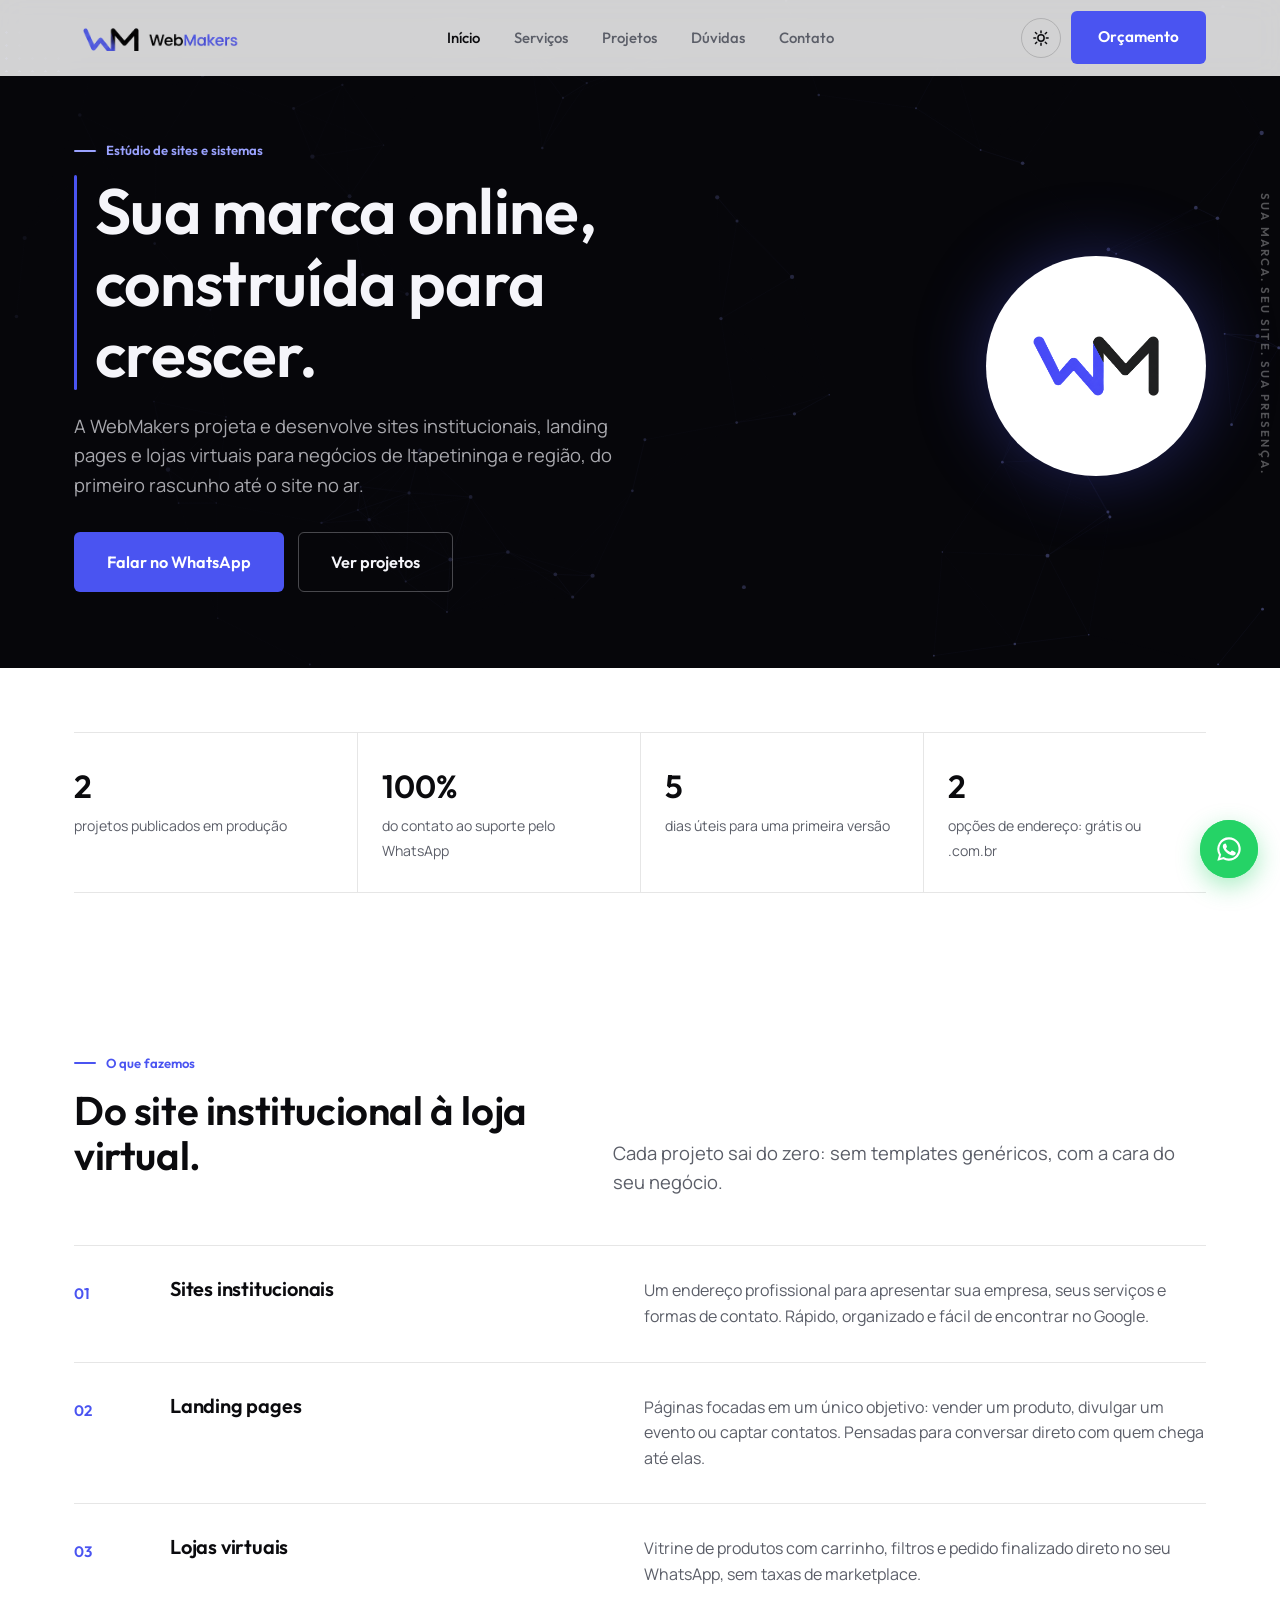
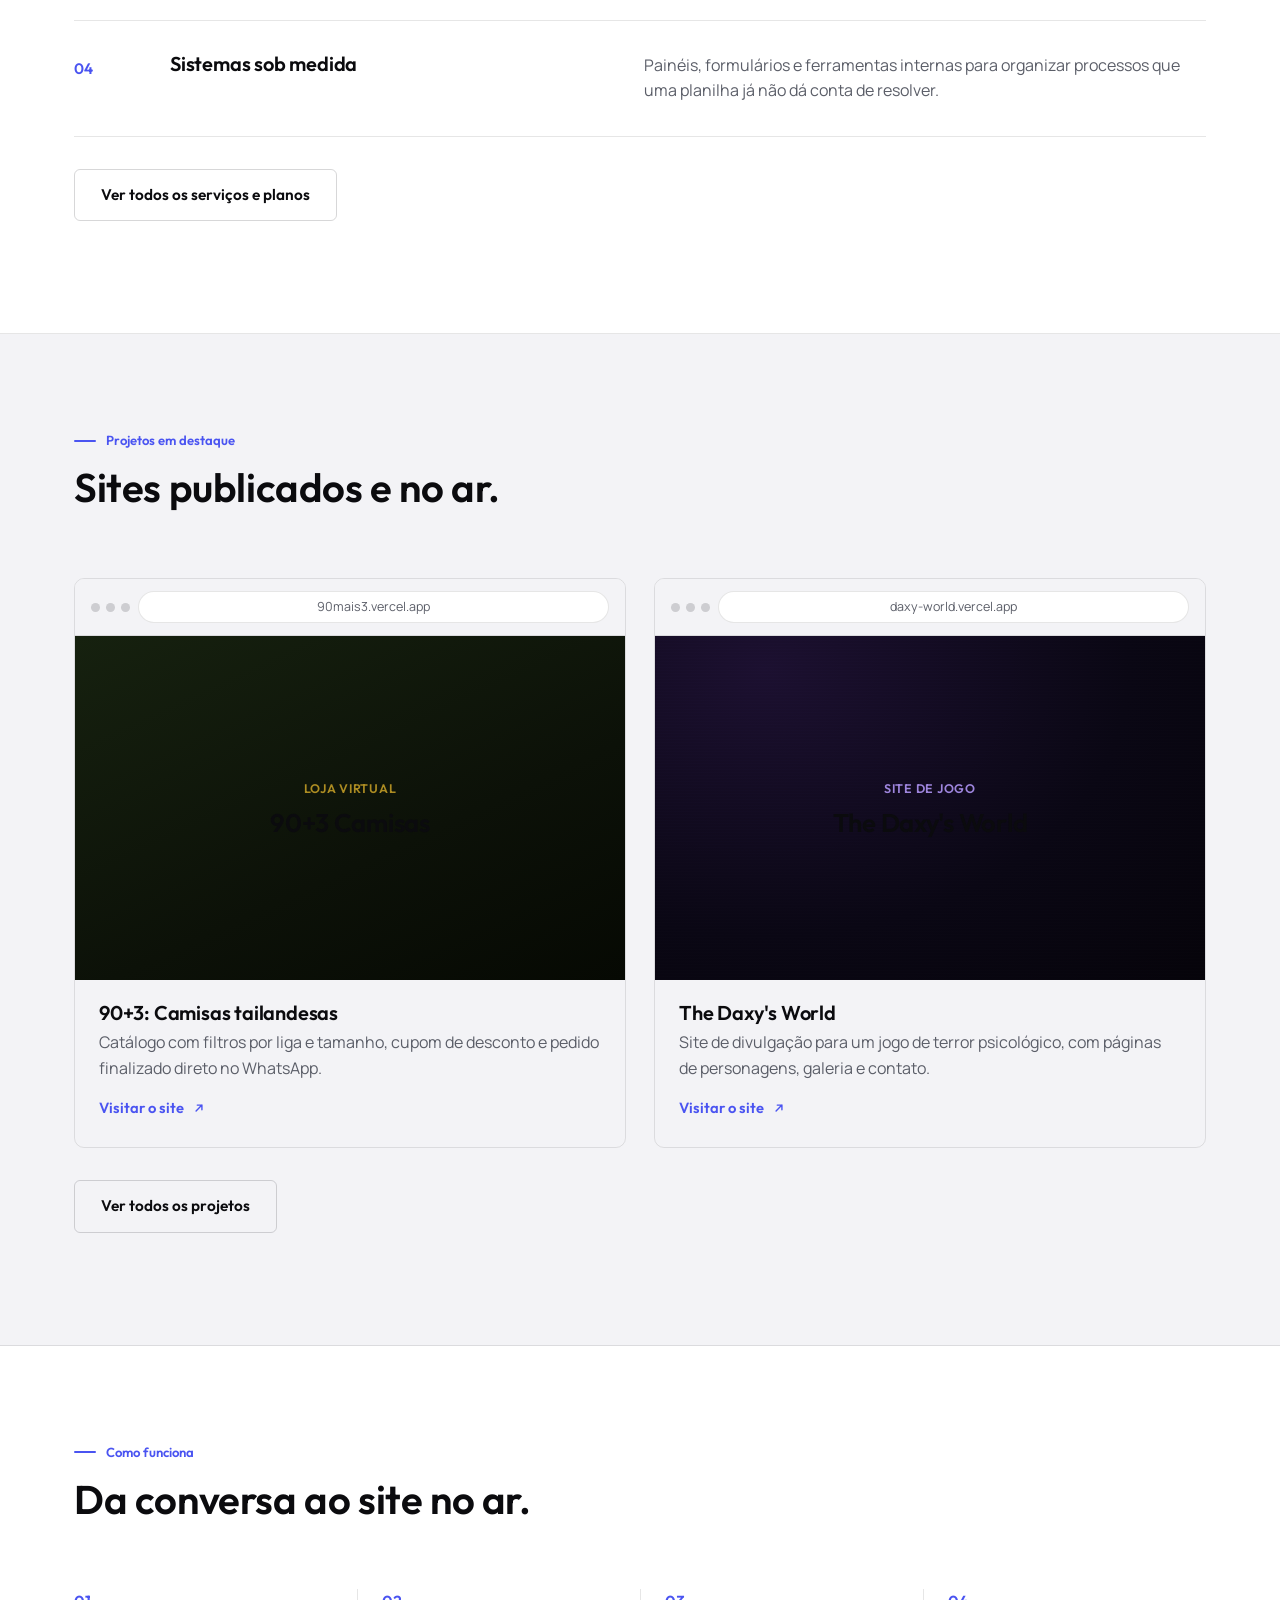
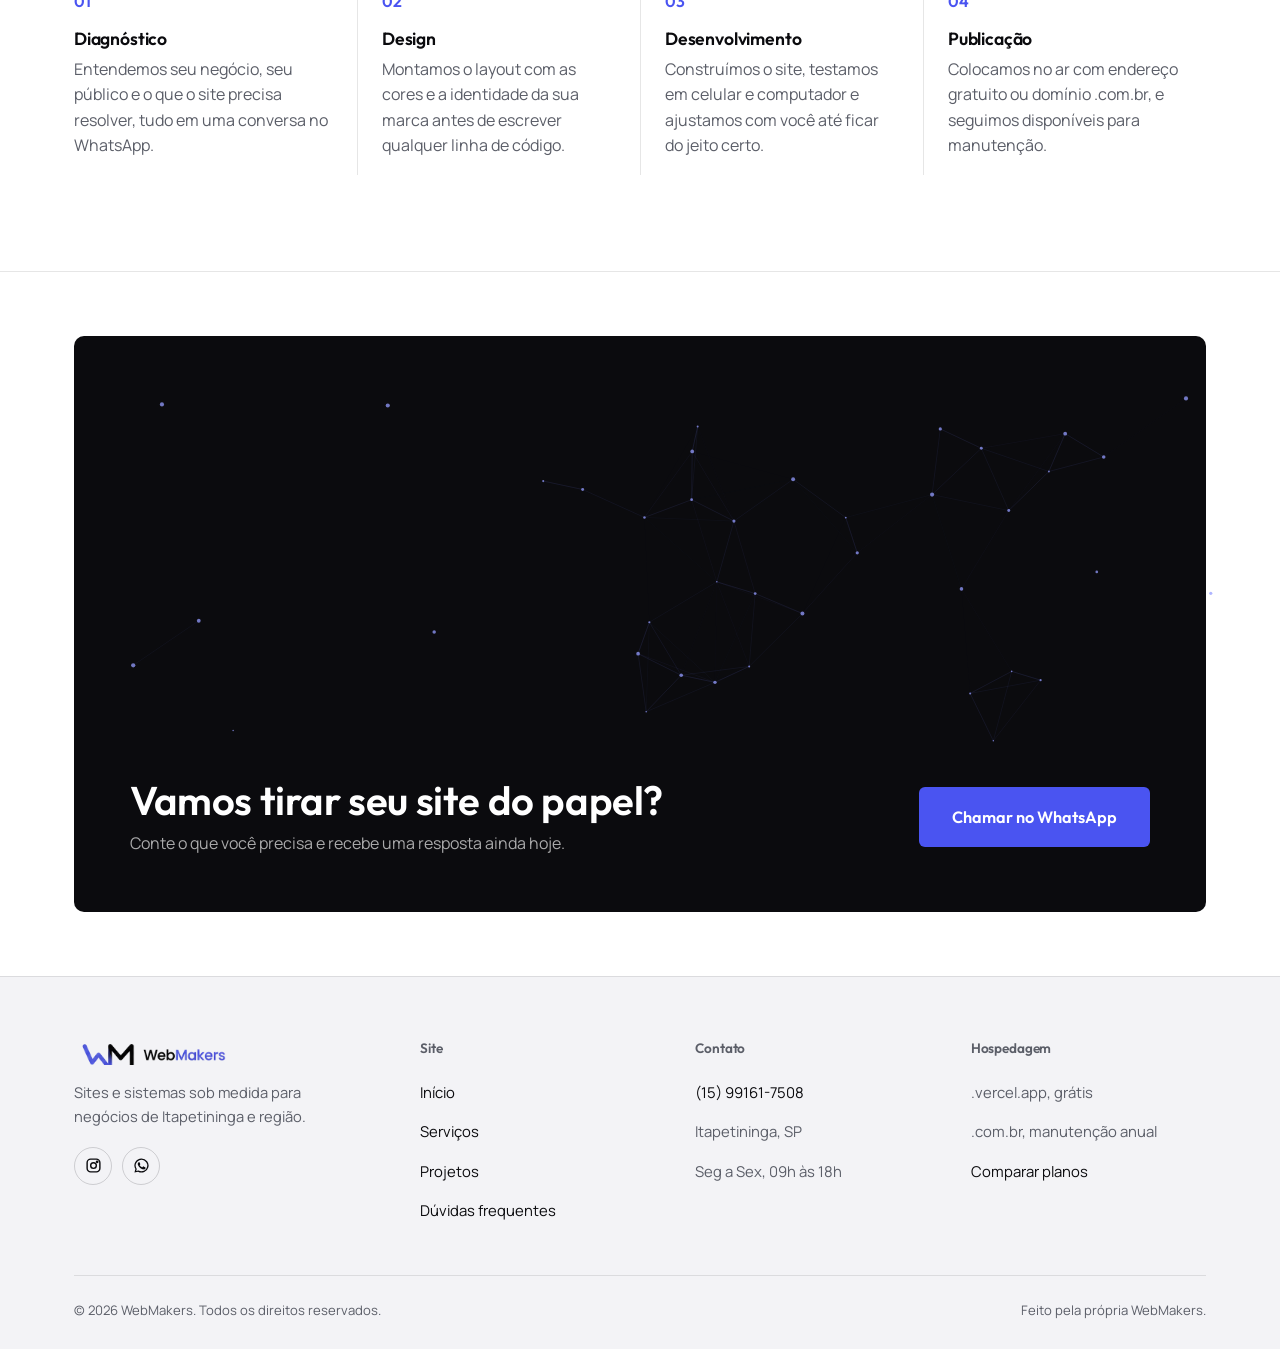
==== index.html @ ed1ba47e "Upload do site, feito pelo vs code" ====
<!doctype html>
<html lang="pt-BR" data-theme="light">
<head>
<meta charset="UTF-8">
<meta name="viewport" content="width=device-width, initial-scale=1.0">
<title>WebMakers | Sites e sistemas sob medida em Itapetininga</title>
<meta name="description" content="A WebMakers cria sites institucionais, landing pages, lojas virtuais e sistemas sob medida para negócios de Itapetininga e região. Fale com a gente pelo WhatsApp.">
<link rel="icon" href="assets/favicon-32.png" sizes="32x32" type="image/png">
<link rel="icon" href="assets/favicon-192.png" sizes="192x192" type="image/png">
<link rel="apple-touch-icon" href="assets/apple-touch-icon.png">
<link rel="preconnect" href="https://fonts.googleapis.com">
<link rel="preconnect" href="https://fonts.gstatic.com" crossorigin>
<link href="https://fonts.googleapis.com/css2?family=Outfit:wght@500;600;700&family=Manrope:wght@400;500;600;700&display=swap" rel="stylesheet">
<link rel="stylesheet" href="css/style.css">
</head>
<body>

<header class="site-header">
  <div class="container">
    <a href="index.html" class="brand" aria-label="Página inicial da WebMakers">
      <img class="logo-light" src="assets/logo-light.png" alt="WebMakers">
      <img class="logo-dark" src="assets/logo-dark.png" alt="WebMakers">
    </a>

    <nav class="nav-desktop" aria-label="Navegação principal">
      <a href="index.html" aria-current="page">Início</a>
      <a href="servicos.html">Serviços</a>
      <a href="projetos.html">Projetos</a>
      <a href="faq.html">Dúvidas</a>
      <a href="contato.html">Contato</a>
    </nav>

    <div class="header-actions">
      <button class="theme-toggle" type="button" aria-label="Alternar tema claro/escuro" aria-pressed="false">
        <svg class="icon-sun" viewBox="0 0 24 24" fill="none" stroke="currentColor" stroke-width="2" stroke-linecap="round"><circle cx="12" cy="12" r="4.2"/><path d="M12 2.5v2.4M12 19.1v2.4M4.6 4.6l1.7 1.7M17.7 17.7l1.7 1.7M2.5 12h2.4M19.1 12h2.4M4.6 19.4l1.7-1.7M17.7 6.3l1.7-1.7"/></svg>
        <svg class="icon-moon" viewBox="0 0 24 24" fill="none" stroke="currentColor" stroke-width="2" stroke-linecap="round" stroke-linejoin="round"><path d="M20 14.5A8.5 8.5 0 1 1 9.5 4a6.8 6.8 0 0 0 10.5 10.5z"/></svg>
      </button>
      <a href="contato.html" class="btn btn-primary">Orçamento</a>
      <button class="nav-toggle" type="button" aria-label="Abrir menu" aria-expanded="false">
        <span></span><span></span><span></span>
      </button>
    </div>
  </div>
</header>

<nav class="mobile-nav" aria-label="Navegação móvel">
  <a href="index.html">Início</a>
  <a href="servicos.html">Serviços</a>
  <a href="projetos.html">Projetos</a>
  <a href="faq.html">Dúvidas</a>
  <a href="contato.html">Contato</a>
  <a href="https://wa.me/5515991617508" class="btn btn-primary btn-block" target="_blank" rel="noopener">Falar no WhatsApp</a>
</nav>

<main id="conteudo">

  <!-- HERO -->
  <section class="hero network-bg" data-max-particles="85" data-density="8000" data-link-dist="140">
    <div class="hero-decor">
      <span class="dot-grid dot-grid--tl"></span>
      <span class="hero-tagline-vertical">SUA MARCA. SEU SITE. SUA PRESENÇA.</span>
    </div>
    <div class="container">
      <div class="hero-inner">
        <div class="hero-copy">
          <p class="eyebrow">Estúdio de sites e sistemas</p>
          <div class="hero-heading">
            <span class="hero-rule" aria-hidden="true"></span>
            <h1>Sua marca online, construída para crescer.</h1>
          </div>
          <p class="lede">A WebMakers projeta e desenvolve sites institucionais, landing pages e lojas virtuais para negócios de Itapetininga e região, do primeiro rascunho até o site no ar.</p>
          <div class="hero-ctas">
            <a href="https://wa.me/5515991617508?text=Ol%C3%A1%2C%20vim%20pelo%20site%20e%20quero%20um%20or%C3%A7amento" class="btn btn-primary btn-lg" target="_blank" rel="noopener">Falar no WhatsApp</a>
            <a href="projetos.html" class="btn btn-outline btn-lg">Ver projetos</a>
          </div>
        </div>

        <div class="hero-badge">
          <div class="hero-badge-circle">
            <img src="assets/icon-mark.png" alt="Símbolo WM da WebMakers">
          </div>
        </div>
      </div>
    </div>
  </section>

  <!-- STATS -->
  <section class="section--tight">
    <div class="container">
      <div class="stat-row">
        <div class="stat"><b>2</b><span>projetos publicados em produção</span></div>
        <div class="stat"><b>100%</b><span>do contato ao suporte pelo WhatsApp</span></div>
        <div class="stat"><b>5</b><span>dias úteis para uma primeira versão</span></div>
        <div class="stat"><b>2</b><span>opções de endereço: grátis ou .com.br</span></div>
      </div>
    </div>
  </section>

  <!-- SERVICES OVERVIEW -->
  <section class="section">
    <div class="container">
      <div class="section-head">
        <div>
          <p class="eyebrow">O que fazemos</p>
          <h2>Do site institucional à loja virtual.</h2>
        </div>
        <p class="lede">Cada projeto sai do zero: sem templates genéricos, com a cara do seu negócio.</p>
      </div>

      <div class="signal-list">
        <div class="signal-item">
          <span class="idx">01</span>
          <h3>Sites institucionais</h3>
          <p>Um endereço profissional para apresentar sua empresa, seus serviços e formas de contato. Rápido, organizado e fácil de encontrar no Google.</p>
        </div>
        <div class="signal-item">
          <span class="idx">02</span>
          <h3>Landing pages</h3>
          <p>Páginas focadas em um único objetivo: vender um produto, divulgar um evento ou captar contatos. Pensadas para conversar direto com quem chega até elas.</p>
        </div>
        <div class="signal-item">
          <span class="idx">03</span>
          <h3>Lojas virtuais</h3>
          <p>Vitrine de produtos com carrinho, filtros e pedido finalizado direto no seu WhatsApp, sem taxas de marketplace.</p>
        </div>
        <div class="signal-item">
          <span class="idx">04</span>
          <h3>Sistemas sob medida</h3>
          <p>Painéis, formulários e ferramentas internas para organizar processos que uma planilha já não dá conta de resolver.</p>
        </div>
      </div>

      <p style="margin-top:32px;"><a href="servicos.html" class="btn btn-outline">Ver todos os serviços e planos</a></p>
    </div>
  </section>

  <!-- FEATURED PROJECTS -->
  <section class="section section--cloud">
    <div class="container">
      <div class="section-head">
        <div>
          <p class="eyebrow">Projetos em destaque</p>
          <h2>Sites publicados e no ar.</h2>
        </div>
      </div>

      <div class="project-grid">
        <a class="project-card" href="https://90mais3.vercel.app" target="_blank" rel="noopener">
          <div class="browser-chrome">
            <div class="dots"><span></span><span></span><span></span></div>
            <div class="url">90mais3.vercel.app</div>
          </div>
          <div class="project-preview preview--futebol">
            <div class="preview-label">
              <p class="kicker">Loja virtual</p>
              <h4>90+3 Camisas</h4>
            </div>
          </div>
          <div class="project-body">
            <h3>90+3: Camisas tailandesas</h3>
            <p>Catálogo com filtros por liga e tamanho, cupom de desconto e pedido finalizado direto no WhatsApp.</p>
            <span class="project-link">Visitar o site
              <svg width="14" height="14" viewBox="0 0 24 24" fill="none" stroke="currentColor" stroke-width="2.4" stroke-linecap="round" stroke-linejoin="round"><path d="M7 17 17 7M9 7h8v8"/></svg>
            </span>
          </div>
        </a>

        <a class="project-card" href="https://daxy-world.vercel.app" target="_blank" rel="noopener">
          <div class="browser-chrome">
            <div class="dots"><span></span><span></span><span></span></div>
            <div class="url">daxy-world.vercel.app</div>
          </div>
          <div class="project-preview preview--daxy">
            <div class="preview-label">
              <p class="kicker">Site de jogo</p>
              <h4>The Daxy's World</h4>
            </div>
          </div>
          <div class="project-body">
            <h3>The Daxy's World</h3>
            <p>Site de divulgação para um jogo de terror psicológico, com páginas de personagens, galeria e contato.</p>
            <span class="project-link">Visitar o site
              <svg width="14" height="14" viewBox="0 0 24 24" fill="none" stroke="currentColor" stroke-width="2.4" stroke-linecap="round" stroke-linejoin="round"><path d="M7 17 17 7M9 7h8v8"/></svg>
            </span>
          </div>
        </a>
      </div>

      <p style="margin-top:32px;"><a href="projetos.html" class="btn btn-outline">Ver todos os projetos</a></p>
    </div>
  </section>

  <!-- PROCESS -->
  <section class="section">
    <div class="container">
      <div class="section-head">
        <div>
          <p class="eyebrow">Como funciona</p>
          <h2>Da conversa ao site no ar.</h2>
        </div>
      </div>
      <div class="steps">
        <div class="step">
          <span class="idx">01</span>
          <h3>Diagnóstico</h3>
          <p>Entendemos seu negócio, seu público e o que o site precisa resolver, tudo em uma conversa no WhatsApp.</p>
        </div>
        <div class="step">
          <span class="idx">02</span>
          <h3>Design</h3>
          <p>Montamos o layout com as cores e a identidade da sua marca antes de escrever qualquer linha de código.</p>
        </div>
        <div class="step">
          <span class="idx">03</span>
          <h3>Desenvolvimento</h3>
          <p>Construímos o site, testamos em celular e computador e ajustamos com você até ficar do jeito certo.</p>
        </div>
        <div class="step">
          <span class="idx">04</span>
          <h3>Publicação</h3>
          <p>Colocamos no ar com endereço gratuito ou domínio .com.br, e seguimos disponíveis para manutenção.</p>
        </div>
      </div>
    </div>
  </section>

  <!-- CTA -->
  <section class="section--tight">
    <div class="container">
      <div class="cta-band network-bg" data-max-particles="40" data-density="9500" data-link-dist="110">
        <div>
          <h2>Vamos tirar seu site do papel?</h2>
          <p>Conte o que você precisa e recebe uma resposta ainda hoje.</p>
        </div>
        <a href="https://wa.me/5515991617508?text=Ol%C3%A1%2C%20vim%20pelo%20site%20e%20quero%20um%20or%C3%A7amento" class="btn btn-primary btn-lg" target="_blank" rel="noopener">Chamar no WhatsApp</a>
      </div>
    </div>
  </section>

</main>

<footer class="site-footer">
  <div class="container">
    <div class="footer-top">
      <div class="footer-brand">
        <img src="assets/logo-light.png" alt="WebMakers">
        <p>Sites e sistemas sob medida para negócios de Itapetininga e região.</p>
        <div class="footer-social">
          <a href="https://www.instagram.com/webmaker.itape/" target="_blank" rel="noopener" aria-label="Instagram da WebMakers">
            <svg width="17" height="17" viewBox="0 0 24 24" fill="none" stroke="currentColor" stroke-width="2"><rect x="3" y="3" width="18" height="18" rx="5"/><circle cx="12" cy="12" r="4"/><circle cx="17.2" cy="6.8" r="1"/></svg>
          </a>
          <a href="https://wa.me/5515991617508" target="_blank" rel="noopener" aria-label="WhatsApp da WebMakers">
            <svg width="17" height="17" viewBox="0 0 24 24" fill="currentColor"><path d="M12 2a10 10 0 0 0-8.6 15.1L2 22l5.1-1.3A10 10 0 1 0 12 2zm0 18.2a8.2 8.2 0 0 1-4.2-1.1l-.3-.2-3 .8.8-2.9-.2-.3A8.2 8.2 0 1 1 12 20.2zm4.5-6.1c-.2-.1-1.5-.7-1.7-.8-.2-.1-.4-.1-.6.1-.2.2-.7.8-.8 1-.2.2-.3.2-.5.1-.2-.1-1-.4-2-1.2-.7-.6-1.2-1.4-1.4-1.6-.1-.2 0-.4.1-.5.1-.1.2-.3.4-.4.1-.2.2-.3.2-.5.1-.2 0-.4 0-.5 0-.1-.6-1.5-.8-2-.2-.5-.4-.4-.6-.4h-.5c-.2 0-.5.1-.7.3-.2.2-.9.9-.9 2.2s1 2.6 1.1 2.7c.1.2 2 3 4.7 4.2.7.3 1.2.5 1.6.6.7.2 1.3.2 1.8.1.5-.1 1.5-.6 1.7-1.2.2-.6.2-1.1.2-1.2-.1-.1-.3-.2-.5-.3z"/></svg>
          </a>
        </div>
      </div>

      <div class="footer-col">
        <h4>Site</h4>
        <ul>
          <li><a href="index.html">Início</a></li>
          <li><a href="servicos.html">Serviços</a></li>
          <li><a href="projetos.html">Projetos</a></li>
          <li><a href="faq.html">Dúvidas frequentes</a></li>
        </ul>
      </div>

      <div class="footer-col">
        <h4>Contato</h4>
        <ul>
          <li><a href="https://wa.me/5515991617508" target="_blank" rel="noopener">(15) 99161-7508</a></li>
          <li><span class="muted">Itapetininga, SP</span></li>
          <li><span class="muted">Seg a Sex, 09h às 18h</span></li>
        </ul>
      </div>

      <div class="footer-col">
        <h4>Hospedagem</h4>
        <ul>
          <li><span class="muted">.vercel.app, grátis</span></li>
          <li><span class="muted">.com.br, manutenção anual</span></li>
          <li><a href="servicos.html">Comparar planos</a></li>
        </ul>
      </div>
    </div>

    <div class="footer-bottom">
      <span>© <span data-year>2026</span> WebMakers. Todos os direitos reservados.</span>
      <span>Feito pela própria WebMakers.</span>
    </div>
  </div>
</footer>

<a class="wa-float" href="https://wa.me/5515991617508?text=Ol%C3%A1%2C%20vim%20pelo%20site%20e%20quero%20um%20or%C3%A7amento" target="_blank" rel="noopener" aria-label="Falar no WhatsApp">
  <svg viewBox="0 0 24 24" fill="currentColor"><path d="M12 2a10 10 0 0 0-8.6 15.1L2 22l5.1-1.3A10 10 0 1 0 12 2zm0 18.2a8.2 8.2 0 0 1-4.2-1.1l-.3-.2-3 .8.8-2.9-.2-.3A8.2 8.2 0 1 1 12 20.2zm4.5-6.1c-.2-.1-1.5-.7-1.7-.8-.2-.1-.4-.1-.6.1-.2.2-.7.8-.8 1-.2.2-.3.2-.5.1-.2-.1-1-.4-2-1.2-.7-.6-1.2-1.4-1.4-1.6-.1-.2 0-.4.1-.5.1-.1.2-.3.4-.4.1-.2.2-.3.2-.5.1-.2 0-.4 0-.5 0-.1-.6-1.5-.8-2-.2-.5-.4-.4-.6-.4h-.5c-.2 0-.5.1-.7.3-.2.2-.9.9-.9 2.2s1 2.6 1.1 2.7c.1.2 2 3 4.7 4.2.7.3 1.2.5 1.6.6.7.2 1.3.2 1.8.1.5-.1 1.5-.6 1.7-1.2.2-.6.2-1.1.2-1.2-.1-.1-.3-.2-.5-.3z"/></svg>
</a>

<script src="js/main.js"></script>
<script src="js/network-bg.js"></script>
</body>
</html>
---- css/style.css ----
/* =========================================================
   WebMakers — design tokens
   ========================================================= */
:root{
  /* brand */
  --blue: #4A54F1;
  --blue-deep: #2A2FB8;
  --blue-soft: #E8E9FD;

  /* light theme surfaces */
  --paper: #FFFFFF;
  --cloud: #F3F3F6;
  --cloud-2: #E9E9EE;
  --ink: #0B0B0E;
  --slate: #5B5E68;
  --line: rgba(11,11,14,0.10);
  --line-strong: rgba(11,11,14,0.16);
  --shadow: 0 1px 2px rgba(11,11,14,0.04);

  /* type */
  --font-display: "Outfit", "Segoe UI", sans-serif;
  --font-body: "Manrope", "Segoe UI", sans-serif;

  /* layout */
  --maxw: 1180px;
  --pad: 24px;
  --header-h: 76px;
  --radius-s: 6px;
  --radius-m: 10px;
  --ease: cubic-bezier(.22,.61,.36,1);
}

html[data-theme="dark"]{
  --paper: #0B0B0E;
  --cloud: #131318;
  --cloud-2: #1B1B22;
  --ink: #F3F3F6;
  --slate: #9A9DA8;
  --line: rgba(255,255,255,0.10);
  --line-strong: rgba(255,255,255,0.18);
  --shadow: 0 1px 2px rgba(0,0,0,0.4);
  --blue-soft: rgba(74,84,241,0.16);
}

*, *::before, *::after{ box-sizing: border-box; }
html{ scroll-behavior: smooth; }
@media (prefers-reduced-motion: reduce){
  html{ scroll-behavior: auto; }
  *, *::before, *::after{ animation-duration: 0.001ms !important; animation-iteration-count: 1 !important; transition-duration: 0.001ms !important; }
}

body{
  margin: 0;
  background: var(--paper);
  color: var(--ink);
  font-family: var(--font-body);
  font-size: 16px;
  line-height: 1.6;
  -webkit-font-smoothing: antialiased;
  transition: background .25s var(--ease), color .25s var(--ease);
}

h1,h2,h3,h4{
  font-family: var(--font-display);
  font-weight: 600;
  line-height: 1.12;
  letter-spacing: -0.01em;
  margin: 0 0 .5em;
  color: var(--ink);
}
h1{ font-size: clamp(2.4rem, 5vw, 4rem); font-weight: 600; }
h2{ font-size: clamp(1.7rem, 3.2vw, 2.5rem); }
h3{ font-size: 1.25rem; }
p{ margin: 0 0 1em; color: var(--slate); max-width: 62ch; }
a{ color: inherit; text-decoration: none; }
img{ max-width: 100%; display: block; }
ul{ margin:0; padding:0; list-style:none; }
button{ font-family: inherit; }

::selection{ background: var(--blue); color: #fff; }

:focus-visible{
  outline: 2px solid var(--blue);
  outline-offset: 3px;
}

.container{
  max-width: var(--maxw);
  margin: 0 auto;
  padding: 0 var(--pad);
}

.section{
  padding: 96px 0;
  border-bottom: 1px solid var(--line);
}
.section--tight{ padding: 64px 0; }
.section--cloud{ background: var(--cloud); }
.section:last-of-type{ border-bottom: none; }

.eyebrow{
  font-family: var(--font-display);
  font-size: .82rem;
  font-weight: 600;
  color: var(--blue);
  margin: 0 0 14px;
  display: flex;
  align-items: center;
  gap: 10px;
}
.eyebrow::before{
  content: "";
  width: 22px; height: 2px;
  background: var(--blue);
  display: inline-block;
  border-radius: 2px;
}

.lede{ font-size: 1.15rem; max-width: 54ch; }

/* buttons */
.btn{
  display: inline-flex;
  align-items: center;
  justify-content: center;
  gap: 8px;
  padding: 13px 26px;
  border-radius: var(--radius-s);
  font-family: var(--font-display);
  font-weight: 600;
  font-size: .96rem;
  border: 1px solid transparent;
  cursor: pointer;
  transition: transform .15s var(--ease), background .2s var(--ease), border-color .2s var(--ease), color .2s var(--ease);
  white-space: nowrap;
}
.btn:active{ transform: translateY(1px); }
.btn-primary{ background: var(--blue); color: #fff; }
.btn-primary:hover{ background: var(--blue-deep); }
.btn-outline{ background: transparent; color: var(--ink); border-color: var(--line-strong); }
.btn-outline:hover{ border-color: var(--blue); color: var(--blue); }
.btn-ghost{ background: transparent; color: var(--ink); padding: 13px 6px; }
.btn-ghost:hover{ color: var(--blue); }
.btn-block{ width: 100%; }
.btn-lg{ padding: 16px 32px; font-size: 1.02rem; }

/* =========================================================
   Header
   ========================================================= */
.site-header{
  position: fixed;
  top: 0; left: 0; right: 0;
  z-index: 500;
  height: var(--header-h);
  display: flex;
  align-items: center;
  background: color-mix(in srgb, var(--paper) 82%, transparent);
  backdrop-filter: blur(14px) saturate(1.4);
  -webkit-backdrop-filter: blur(14px) saturate(1.4);
  border-bottom: 1px solid transparent;
  transition: border-color .25s var(--ease), background .25s var(--ease);
}
.site-header.is-scrolled{ border-bottom-color: var(--line); }

.site-header .container{
  display: flex;
  align-items: center;
  justify-content: space-between;
  gap: 20px;
  width: 100%;
}

.brand{ display: flex; align-items: center; }
.brand img{ height: 26px; width: auto; }
.brand .logo-dark{ display: none; }
html[data-theme="dark"] .brand .logo-light{ display: none; }
html[data-theme="dark"] .brand .logo-dark{ display: block; }

.nav-desktop{
  display: flex;
  align-items: center;
  gap: 6px;
}
.nav-desktop a{
  font-family: var(--font-display);
  font-weight: 500;
  font-size: .93rem;
  color: var(--slate);
  padding: 9px 14px;
  border-radius: var(--radius-s);
  transition: color .2s var(--ease), background .2s var(--ease);
}
.nav-desktop a:hover{ color: var(--ink); background: var(--cloud); }
.nav-desktop a[aria-current="page"]{ color: var(--ink); }

.header-actions{ display: flex; align-items: center; gap: 10px; }

.theme-toggle{
  width: 40px; height: 40px;
  border-radius: 50%;
  border: 1px solid var(--line-strong);
  background: transparent;
  display: flex; align-items: center; justify-content: center;
  cursor: pointer;
  color: var(--ink);
  position: relative;
  flex-shrink: 0;
}
.theme-toggle:hover{ border-color: var(--blue); color: var(--blue); }
.theme-toggle svg{ width: 18px; height: 18px; position:absolute; transition: opacity .2s var(--ease), transform .3s var(--ease); }
.theme-toggle .icon-sun{ opacity: 1; transform: rotate(0deg); }
.theme-toggle .icon-moon{ opacity: 0; transform: rotate(-40deg); }
html[data-theme="dark"] .theme-toggle .icon-sun{ opacity: 0; transform: rotate(40deg); }
html[data-theme="dark"] .theme-toggle .icon-moon{ opacity: 1; transform: rotate(0deg); }

.nav-toggle{
  display: none;
  width: 40px; height: 40px;
  border-radius: 50%;
  border: 1px solid var(--line-strong);
  background: transparent;
  align-items: center; justify-content: center;
  cursor: pointer;
  color: var(--ink);
  flex-direction: column;
  gap: 4px;
}
.nav-toggle span{ width: 16px; height: 2px; background: currentColor; border-radius: 2px; transition: transform .25s var(--ease), opacity .2s var(--ease); }
.nav-toggle.is-open span:nth-child(1){ transform: translateY(6px) rotate(45deg); }
.nav-toggle.is-open span:nth-child(2){ opacity: 0; }
.nav-toggle.is-open span:nth-child(3){ transform: translateY(-6px) rotate(-45deg); }

.mobile-nav{
  position: fixed;
  top: var(--header-h); left: 0; right: 0; bottom: 0;
  background: var(--paper);
  z-index: 400;
  padding: 24px var(--pad) 40px;
  display: flex;
  flex-direction: column;
  gap: 4px;
  transform: translateY(-8px);
  opacity: 0;
  pointer-events: none;
  transition: opacity .2s var(--ease), transform .25s var(--ease);
  overflow-y: auto;
}
.mobile-nav.is-open{ opacity: 1; transform: translateY(0); pointer-events: auto; }
.mobile-nav a{
  font-family: var(--font-display);
  font-size: 1.3rem;
  font-weight: 600;
  padding: 14px 4px;
  border-bottom: 1px solid var(--line);
  color: var(--ink);
}
.mobile-nav .btn{ margin-top: 20px; }

body.nav-open{ overflow: hidden; }

/* =========================================================
   Zigzag / pulse motif
   ========================================================= */
.pulse-rule{
  width: 100%;
  height: 28px;
  display: block;
  color: var(--line-strong);
  overflow: hidden;
}
.pulse-rule path{ stroke: currentColor; }

.mark{ display: inline-flex; }
.mark svg{ display:block; }

/* =========================================================
   Hero (always dark: the brand's signature moment, independent
   of the light/dark toggle, matching WebMakers' own brand board)
   ========================================================= */
.hero{
  --hero-bg: #06060a;
  --hero-ink: #f5f5fa;
  --hero-slate: rgba(245,245,250,0.68);
  padding: calc(var(--header-h) + 64px) 0 76px;
  position: relative;
  overflow: hidden;
  background: var(--hero-bg);
  color: var(--hero-ink);
  isolation: isolate;
}
.hero::before{
  content: "";
  position: absolute;
  inset: 0;
  z-index: 1;
  pointer-events: none;
  background: linear-gradient(115deg, rgba(6,6,10,0.94) 0%, rgba(6,6,10,0.8) 42%, rgba(6,6,10,0.52) 100%);
}
.hero .container{ position: relative; z-index: 2; }
.hero-inner{
  display: flex;
  align-items: center;
  justify-content: space-between;
  gap: 40px;
}
.hero-copy{ max-width: 620px; }
.hero .eyebrow{ color: #9aa2ff; }
.hero .eyebrow::before{ background: #9aa2ff; }
.hero-heading{ display: flex; align-items: stretch; gap: 18px; margin-bottom: 22px; }
.hero-rule{ width: 3px; flex-shrink: 0; background: var(--blue); border-radius: 3px; }
.hero h1{ color: var(--hero-ink); margin: 0; }
.hero .lede{ color: var(--hero-slate); margin-bottom: 32px; max-width: 52ch; }
.hero-ctas{ display: flex; gap: 14px; flex-wrap: wrap; }
.hero .btn-outline{ color: var(--hero-ink); border-color: rgba(245,245,250,0.28); }
.hero .btn-outline:hover{ border-color: #9aa2ff; color: #9aa2ff; }

.hero-decor{ position: absolute; inset: 0; z-index: 2; pointer-events: none; }
.dot-grid{
  position: absolute;
  width: 62px; height: 46px;
  background-image: radial-gradient(currentColor 1.4px, transparent 1.4px);
  background-size: 13px 13px;
  color: #6d78ff;
  opacity: .55;
}
.dot-grid--tl{ top: 26px; left: 0; }
.hero-tagline-vertical{
  position: absolute;
  right: 6px;
  top: 50%;
  transform: translateY(-50%);
  writing-mode: vertical-rl;
  text-orientation: mixed;
  font-family: var(--font-display);
  font-size: .72rem;
  font-weight: 600;
  letter-spacing: .18em;
  color: rgba(245,245,250,0.32);
}

.hero-badge{ flex-shrink: 0; }
.hero-badge-circle{
  width: 220px; height: 220px;
  border-radius: 50%;
  background: #fff;
  display: flex;
  align-items: center;
  justify-content: center;
  box-shadow: 0 0 70px rgba(74,84,241,0.35);
}
.hero-badge-circle img{ width: 62%; height: auto; }

/* interactive particle network background, reused on any .network-bg element */
.network-bg{ position: relative; }
.network-canvas{
  position: absolute;
  inset: 0;
  z-index: 0;
  display: block;
  pointer-events: none;
}
.cta-band.network-bg > *{ position: relative; z-index: 1; }

.stat-row{
  display: grid;
  grid-template-columns: repeat(4,1fr);
  gap: 0;
  border-top: 1px solid var(--line);
  border-bottom: 1px solid var(--line);
}
.stat{
  padding: 28px var(--pad);
  border-left: 1px solid var(--line);
  text-align: left;
}
.stat:first-child{ border-left: none; padding-left: 0; }
.stat b{
  display: block;
  font-family: var(--font-display);
  font-size: 2rem;
  color: var(--ink);
  font-weight: 600;
}
.stat span{ font-size: .88rem; color: var(--slate); }

/* =========================================================
   Section headers
   ========================================================= */
.section-head{
  display: flex;
  justify-content: space-between;
  align-items: flex-end;
  gap: 24px;
  margin-bottom: 48px;
}
.section-head .lede{ margin: 0; }

/* =========================================================
   Services list (signal list, not cards)
   ========================================================= */
.signal-list{ border-top: 1px solid var(--line); }
.signal-item{
  display: grid;
  grid-template-columns: 64px 1.1fr 1.4fr;
  gap: 32px;
  padding: 32px 0;
  border-bottom: 1px solid var(--line);
  align-items: start;
}
.signal-item .idx{
  font-family: var(--font-display);
  font-size: .95rem;
  color: var(--blue);
  font-weight: 600;
  padding-top: 4px;
}
.signal-item h3{ margin-bottom: 8px; }
.signal-item p{ margin: 0; max-width: 56ch; }
.signal-item .tags{ display:flex; flex-wrap:wrap; gap:8px; margin-top:14px; }
.signal-item .tags span{
  font-size: .78rem;
  padding: 5px 10px;
  border: 1px solid var(--line-strong);
  border-radius: 100px;
  color: var(--slate);
}

/* =========================================================
   Project showcase (browser mockup cards)
   ========================================================= */
.project-grid{
  display: grid;
  grid-template-columns: 1fr 1fr;
  gap: 28px;
}
.project-card{
  border: 1px solid var(--line);
  border-radius: var(--radius-m);
  overflow: hidden;
  display: flex;
  flex-direction: column;
  transition: border-color .2s var(--ease);
}
.project-card:hover{ border-color: var(--line-strong); }

.browser-chrome{
  padding: 12px 16px;
  display: flex;
  align-items: center;
  gap: 8px;
  border-bottom: 1px solid var(--line);
  background: var(--cloud);
}
.browser-chrome .dots{ display:flex; gap: 6px; }
.browser-chrome .dots span{ width: 9px; height: 9px; border-radius: 50%; background: var(--line-strong); }
.browser-chrome .url{
  flex: 1;
  font-size: .78rem;
  color: var(--slate);
  background: var(--paper);
  border: 1px solid var(--line);
  border-radius: 100px;
  padding: 5px 14px;
  text-align: center;
  font-family: var(--font-body);
}

.project-preview{
  aspect-ratio: 16/10;
  position: relative;
  display: flex;
  align-items: center;
  justify-content: center;
  overflow: hidden;
}
.project-preview .preview-label{
  position: relative;
  z-index: 2;
  text-align: center;
  padding: 0 10%;
}
.project-preview .preview-label .kicker{
  font-family: var(--font-display);
  font-size: .78rem;
  font-weight: 600;
  letter-spacing: .06em;
  text-transform: uppercase;
  margin-bottom: 10px;
  opacity: .85;
}
.project-preview .preview-label h4{
  font-family: var(--font-display);
  font-weight: 600;
  font-size: 1.6rem;
  margin: 0;
}

.preview--daxy{ background: radial-gradient(120% 140% at 20% 10%, #1c1030 0%, #0a0714 55%, #050308 100%); color: #f2ecff; }
.preview--daxy .kicker{ color: #b79bff; }
.preview--daxy::after{
  content:"";
  position:absolute; inset:0;
  background-image: repeating-linear-gradient(0deg, rgba(255,255,255,.04) 0px, rgba(255,255,255,.04) 1px, transparent 1px, transparent 3px);
  mix-blend-mode: overlay;
}

.preview--futebol{ background: linear-gradient(155deg, #16210f 0%, #0c1108 60%, #060903 100%); color: #f4e9c8; }
.preview--futebol .kicker{ color: #c9a227; }

.project-body{ padding: 22px 24px 26px; }
.project-body h3{ margin-bottom: 6px; }
.project-body p{ margin-bottom: 14px; }
.project-link{
  display: inline-flex;
  align-items: center;
  gap: 8px;
  font-family: var(--font-display);
  font-weight: 600;
  font-size: .92rem;
  color: var(--blue);
}
.project-link:hover{ color: var(--blue-deep); }

/* =========================================================
   Process steps
   ========================================================= */
.steps{
  display: grid;
  grid-template-columns: repeat(4, 1fr);
  gap: 0;
}
.step{
  padding: 0 24px 0 0;
  border-left: 1px solid var(--line);
  padding-left: 24px;
}
.step:first-child{ border-left: none; padding-left: 0; }
.step .idx{ font-family: var(--font-display); color: var(--blue); font-weight: 600; margin-bottom: 14px; display:block; }
.step h3{ font-size: 1.1rem; margin-bottom: 8px; }

/* =========================================================
   Domain / hosting options panels
   ========================================================= */
.plan-grid{
  display: grid;
  grid-template-columns: 1fr 1fr;
  gap: 24px;
}
.plan-card{
  border: 1px solid var(--line);
  border-radius: var(--radius-m);
  padding: 32px;
  display: flex;
  flex-direction: column;
}
.plan-card.is-featured{ border-color: var(--blue); position: relative; }
.plan-card .plan-tag{
  font-family: var(--font-display);
  font-size: .78rem;
  font-weight: 600;
  color: var(--blue);
  margin-bottom: 10px;
}
.plan-card .plan-domain{
  font-family: var(--font-display);
  font-size: 1.5rem;
  font-weight: 600;
  margin-bottom: 4px;
}
.plan-card .plan-price{ color: var(--slate); margin-bottom: 20px; font-size: .95rem; }
.plan-card ul{ margin-bottom: 24px; flex: 1; }
.plan-card li{
  display: flex;
  gap: 10px;
  padding: 9px 0;
  border-top: 1px solid var(--line);
  font-size: .93rem;
  color: var(--ink);
}
.plan-card li:first-child{ border-top: none; }
.plan-card li svg{ flex-shrink: 0; margin-top: 3px; color: var(--blue); }

/* =========================================================
   Pricing table (site type tiers)
   ========================================================= */
.price-grid{
  display: grid;
  grid-template-columns: repeat(3, 1fr);
  gap: 24px;
}
.price-card{
  border: 1px solid var(--line);
  border-radius: var(--radius-m);
  padding: 32px;
  display: flex;
  flex-direction: column;
}
.price-card.is-recommended{ border-color: var(--blue); }
.price-card .price-tag{
  font-family: var(--font-display);
  font-size: .78rem;
  font-weight: 600;
  color: var(--blue);
  margin-bottom: 14px;
}
.price-card h3{ margin-bottom: 10px; }
.price-card .price-value{
  font-family: var(--font-display);
  font-size: 2.1rem;
  font-weight: 700;
  color: var(--ink);
  margin-bottom: 4px;
}
.price-card .price-value span{
  font-size: .95rem;
  font-weight: 500;
  color: var(--slate);
}
.price-card > p{ font-size: .93rem; margin-bottom: 20px; }
.price-card ul{ margin-bottom: 24px; flex: 1; }
.price-card li{
  display: flex;
  gap: 10px;
  padding: 9px 0;
  border-top: 1px solid var(--line);
  font-size: .9rem;
  color: var(--ink);
}
.price-card li:first-child{ border-top: none; }
.price-card li svg{ flex-shrink: 0; margin-top: 3px; color: var(--blue); }

/* =========================================================
   CTA band
   ========================================================= */
.cta-band{
  background: var(--ink);
  color: var(--paper);
  border-radius: var(--radius-m);
  padding: 56px;
  display: flex;
  align-items: center;
  justify-content: space-between;
  gap: 32px;
  flex-wrap: wrap;
}
.cta-band h2{ color: var(--paper); margin: 0; }
.cta-band p{ color: color-mix(in srgb, var(--paper) 65%, transparent); margin: 8px 0 0; }
.cta-band .btn-primary{ background: var(--blue); }
html[data-theme="dark"] .cta-band{ background: var(--cloud); border: 1px solid var(--line-strong); }

/* =========================================================
   FAQ accordion
   ========================================================= */
.faq-list{ border-top: 1px solid var(--line); max-width: 780px; }
.faq-item{ border-bottom: 1px solid var(--line); }
.faq-q{
  width: 100%;
  display: flex;
  align-items: center;
  justify-content: space-between;
  gap: 20px;
  background: none;
  border: none;
  text-align: left;
  padding: 24px 0;
  cursor: pointer;
  font-family: var(--font-display);
  font-size: 1.05rem;
  font-weight: 600;
  color: var(--ink);
}
.faq-q .plus{
  position: relative;
  width: 20px; height: 20px;
  flex-shrink: 0;
}
.faq-q .plus::before, .faq-q .plus::after{
  content: "";
  position: absolute;
  background: var(--ink);
  transition: transform .25s var(--ease), opacity .25s var(--ease);
}
.faq-q .plus::before{ width: 100%; height: 2px; top: 9px; left: 0; }
.faq-q .plus::after{ width: 2px; height: 100%; top: 0; left: 9px; }
.faq-item.is-open .plus::after{ transform: rotate(90deg); opacity: 0; }
.faq-item.is-open .faq-q{ color: var(--blue); }
.faq-item.is-open .plus::before{ background: var(--blue); }

.faq-a{
  max-height: 0;
  overflow: hidden;
  transition: max-height .3s var(--ease);
}
.faq-a p{ padding-bottom: 24px; margin: 0; max-width: 68ch; }

/* =========================================================
   Contact page
   ========================================================= */
.contact-grid{
  display: grid;
  grid-template-columns: 1fr 1fr;
  gap: 56px;
  align-items: start;
}
.whatsapp-card{
  border: 1px solid var(--line);
  border-radius: var(--radius-m);
  padding: 36px;
}
.whatsapp-card .wa-icon{
  width: 52px; height: 52px;
  border-radius: 50%;
  background: #25D366;
  display: flex; align-items:center; justify-content:center;
  color: #fff;
  margin-bottom: 20px;
}
.contact-detail{ display: flex; gap: 14px; padding: 16px 0; border-top: 1px solid var(--line); }
.contact-detail:first-of-type{ border-top: none; }
.contact-detail .label{ font-family: var(--font-display); font-weight: 600; font-size: .84rem; color: var(--slate); min-width: 110px; }
.contact-detail .value{ color: var(--ink); }

.contact-form{ display: flex; flex-direction: column; gap: 18px; }
.field{ display: flex; flex-direction: column; gap: 8px; }
.field label{ font-family: var(--font-display); font-size: .85rem; font-weight: 600; color: var(--ink); }
.field input, .field select, .field textarea{
  font-family: var(--font-body);
  font-size: .96rem;
  padding: 13px 14px;
  border-radius: var(--radius-s);
  border: 1px solid var(--line-strong);
  background: var(--paper);
  color: var(--ink);
  resize: vertical;
}
.field input:focus, .field select:focus, .field textarea:focus{ outline: none; border-color: var(--blue); }
.form-note{ font-size: .82rem; color: var(--slate); }

/* =========================================================
   Footer (inspired by 90+3: brand + columns + payment/hosting info)
   ========================================================= */
.site-footer{
  background: var(--cloud);
  border-top: 1px solid var(--line);
  padding: 64px 0 28px;
}
.footer-top{
  display: grid;
  grid-template-columns: 1.3fr 1fr 1fr 1fr;
  gap: 40px;
  padding-bottom: 44px;
  border-bottom: 1px solid var(--line);
}
.footer-brand img{ height: 24px; width: auto; margin-bottom: 16px; }
.footer-brand p{ font-size: .92rem; max-width: 32ch; }
.footer-social{ display: flex; gap: 10px; margin-top: 18px; }
.footer-social a{
  width: 38px; height: 38px;
  border-radius: 50%;
  border: 1px solid var(--line-strong);
  display: flex; align-items:center; justify-content:center;
  color: var(--ink);
  transition: border-color .2s var(--ease), color .2s var(--ease);
}
.footer-social a:hover{ border-color: var(--blue); color: var(--blue); }

.footer-col h4{
  font-family: var(--font-display);
  font-size: .85rem;
  font-weight: 600;
  color: var(--slate);
  margin-bottom: 16px;
}
.footer-col li{ padding: 7px 0; }
.footer-col a{ font-size: .93rem; color: var(--ink); }
.footer-col a:hover{ color: var(--blue); }
.footer-col .muted{ color: var(--slate); font-size: .93rem; }

.footer-bottom{
  display: flex;
  justify-content: space-between;
  align-items: center;
  gap: 16px;
  flex-wrap: wrap;
  padding-top: 24px;
  font-size: .82rem;
  color: var(--slate);
}

/* =========================================================
   Floating WhatsApp button (inspired by 90+3)
   ========================================================= */
.wa-float{
  position: fixed;
  right: 22px;
  bottom: 22px;
  z-index: 600;
  width: 58px; height: 58px;
  border-radius: 50%;
  background: #25D366;
  color: #fff;
  display: flex;
  align-items: center;
  justify-content: center;
  box-shadow: 0 8px 24px rgba(37,211,102,0.4);
  transition: transform .2s var(--ease);
}
.wa-float:hover{ transform: scale(1.06); }
.wa-float::before{
  content: "";
  position: absolute;
  inset: 0;
  border-radius: 50%;
  background: #25D366;
  animation: wa-pulse 2.4s var(--ease) infinite;
  z-index: -1;
}
@keyframes wa-pulse{
  0%{ transform: scale(1); opacity: .55; }
  100%{ transform: scale(1.9); opacity: 0; }
}
.wa-float svg{ width: 28px; height: 28px; }

/* =========================================================
   Page hero (secondary pages)
   ========================================================= */
.page-hero{
  padding: calc(var(--header-h) + 56px) 0 56px;
}
.page-hero .eyebrow{ justify-content: flex-start; }
.page-hero h1{ margin-bottom: 16px; }

/* =========================================================
   Utilities
   ========================================================= */
.text-center{ text-align: center; }
.mx-auto{ margin-left:auto; margin-right:auto; }
.mt-0{ margin-top:0; }

/* =========================================================
   Responsive
   ========================================================= */
@media (max-width: 980px){
  .hero-badge{ display: none; }
  .hero-tagline-vertical{ display: none; }
  .stat-row{ grid-template-columns: repeat(2,1fr); }
  .stat:nth-child(3){ border-left: none; padding-left: 0; }
  .stat:nth-child(1), .stat:nth-child(2){ border-bottom: 1px solid var(--line); padding-bottom: 24px; }
  .stat:nth-child(3), .stat:nth-child(4){ padding-top: 24px; }
  .project-grid{ grid-template-columns: 1fr; }
  .plan-grid{ grid-template-columns: 1fr; }
  .price-grid{ grid-template-columns: 1fr; }
  .steps{ grid-template-columns: repeat(2,1fr); row-gap: 32px; }
  .step:nth-child(2){ border-left: 1px solid var(--line); padding-left: 24px; }
  .step:nth-child(3){ border-left: none; padding-left: 0; }
  .footer-top{ grid-template-columns: 1fr 1fr; row-gap: 32px; }
  .contact-grid{ grid-template-columns: 1fr; }
  .signal-item{ grid-template-columns: 1fr; gap: 8px; }
  .signal-item .idx{ padding-top: 0; }
}

@media (max-width: 720px){
  .nav-desktop{ display: none; }
  .nav-toggle{ display: flex; }
  .section{ padding: 64px 0; }
  .cta-band{ padding: 36px 28px; flex-direction: column; align-items: flex-start; }
  .footer-top{ grid-template-columns: 1fr; }
  .steps{ grid-template-columns: 1fr; }
  .step{ border-left: none !important; padding-left: 0 !important; border-top: 1px solid var(--line); padding-top: 24px; }
  .step:first-child{ border-top: none; padding-top:0; }
  .section-head{ flex-direction: column; align-items: flex-start; }
}

@media (max-width: 480px){
  :root{ --pad: 18px; }
  .btn-lg{ padding: 14px 24px; width: 100%; }
  .hero-ctas .btn{ width: 100%; }
  .wa-float{ width: 52px; height: 52px; right: 16px; bottom: 16px; }
}
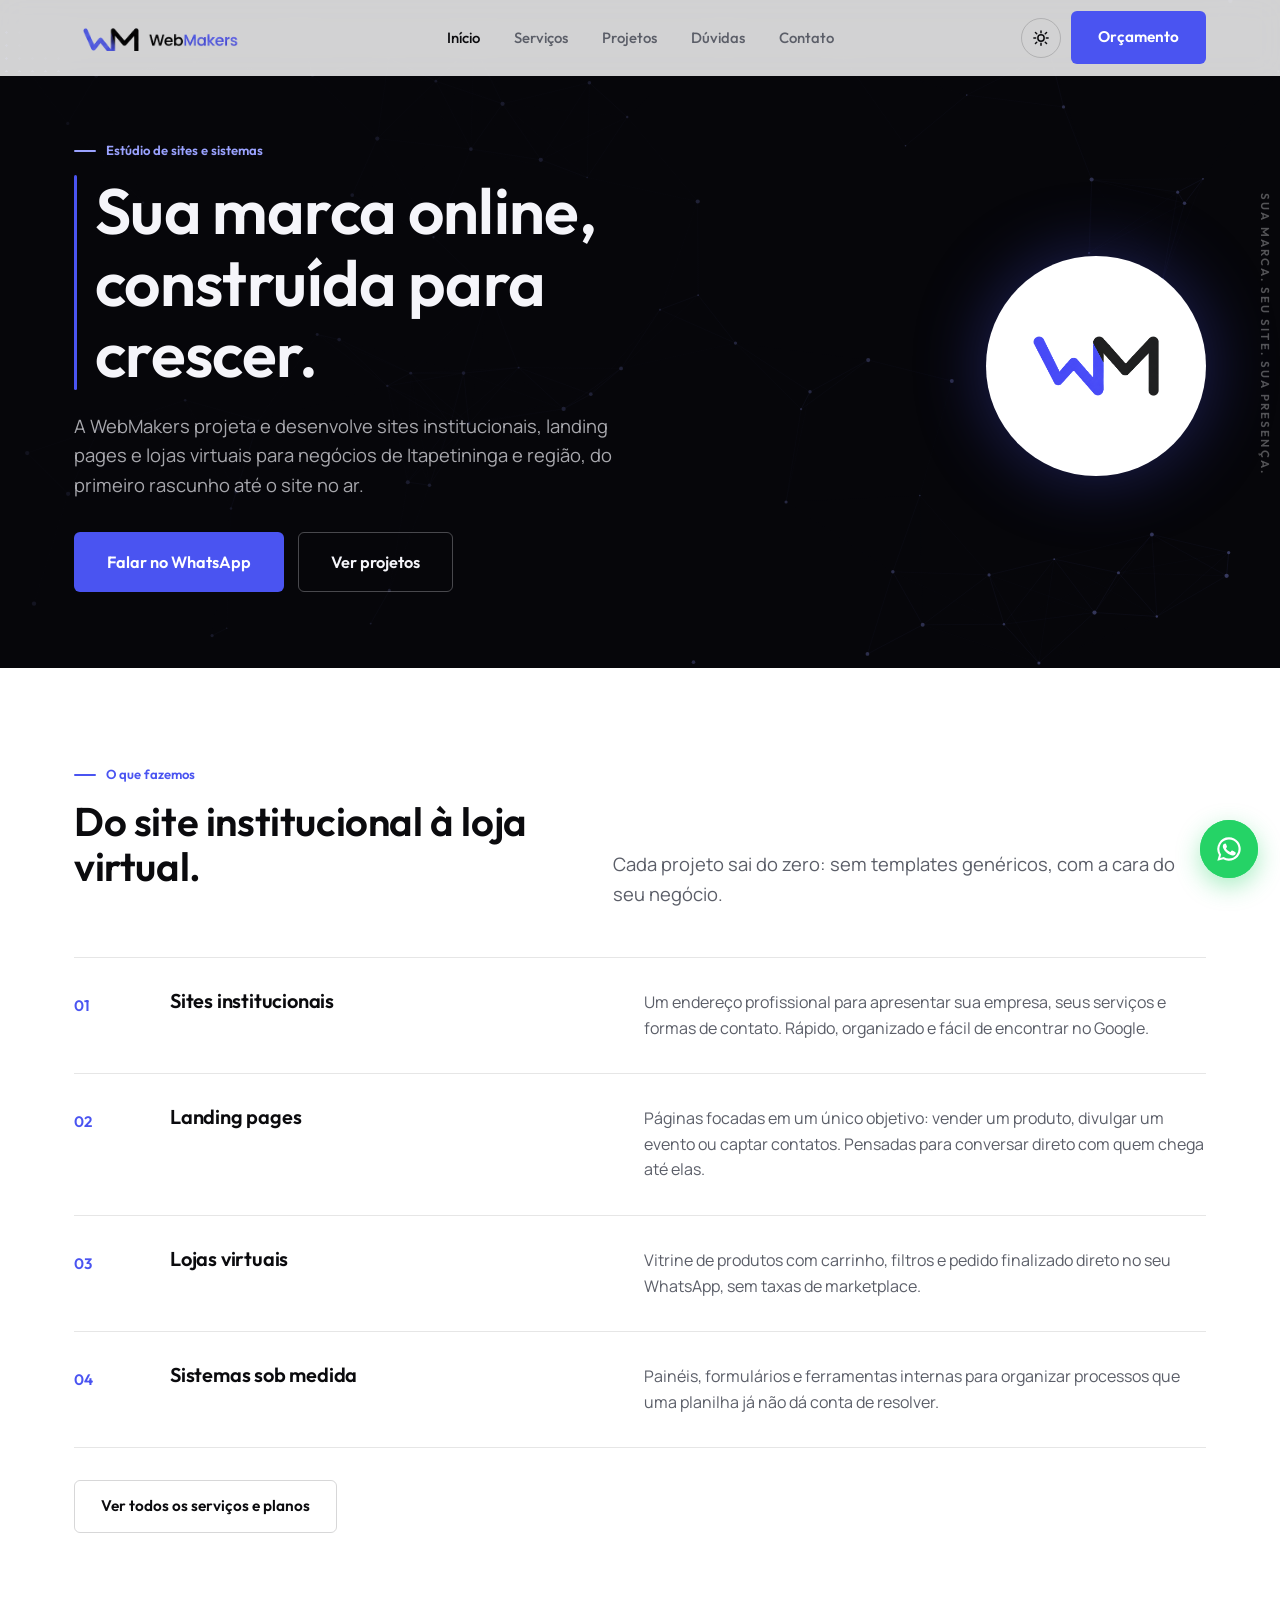
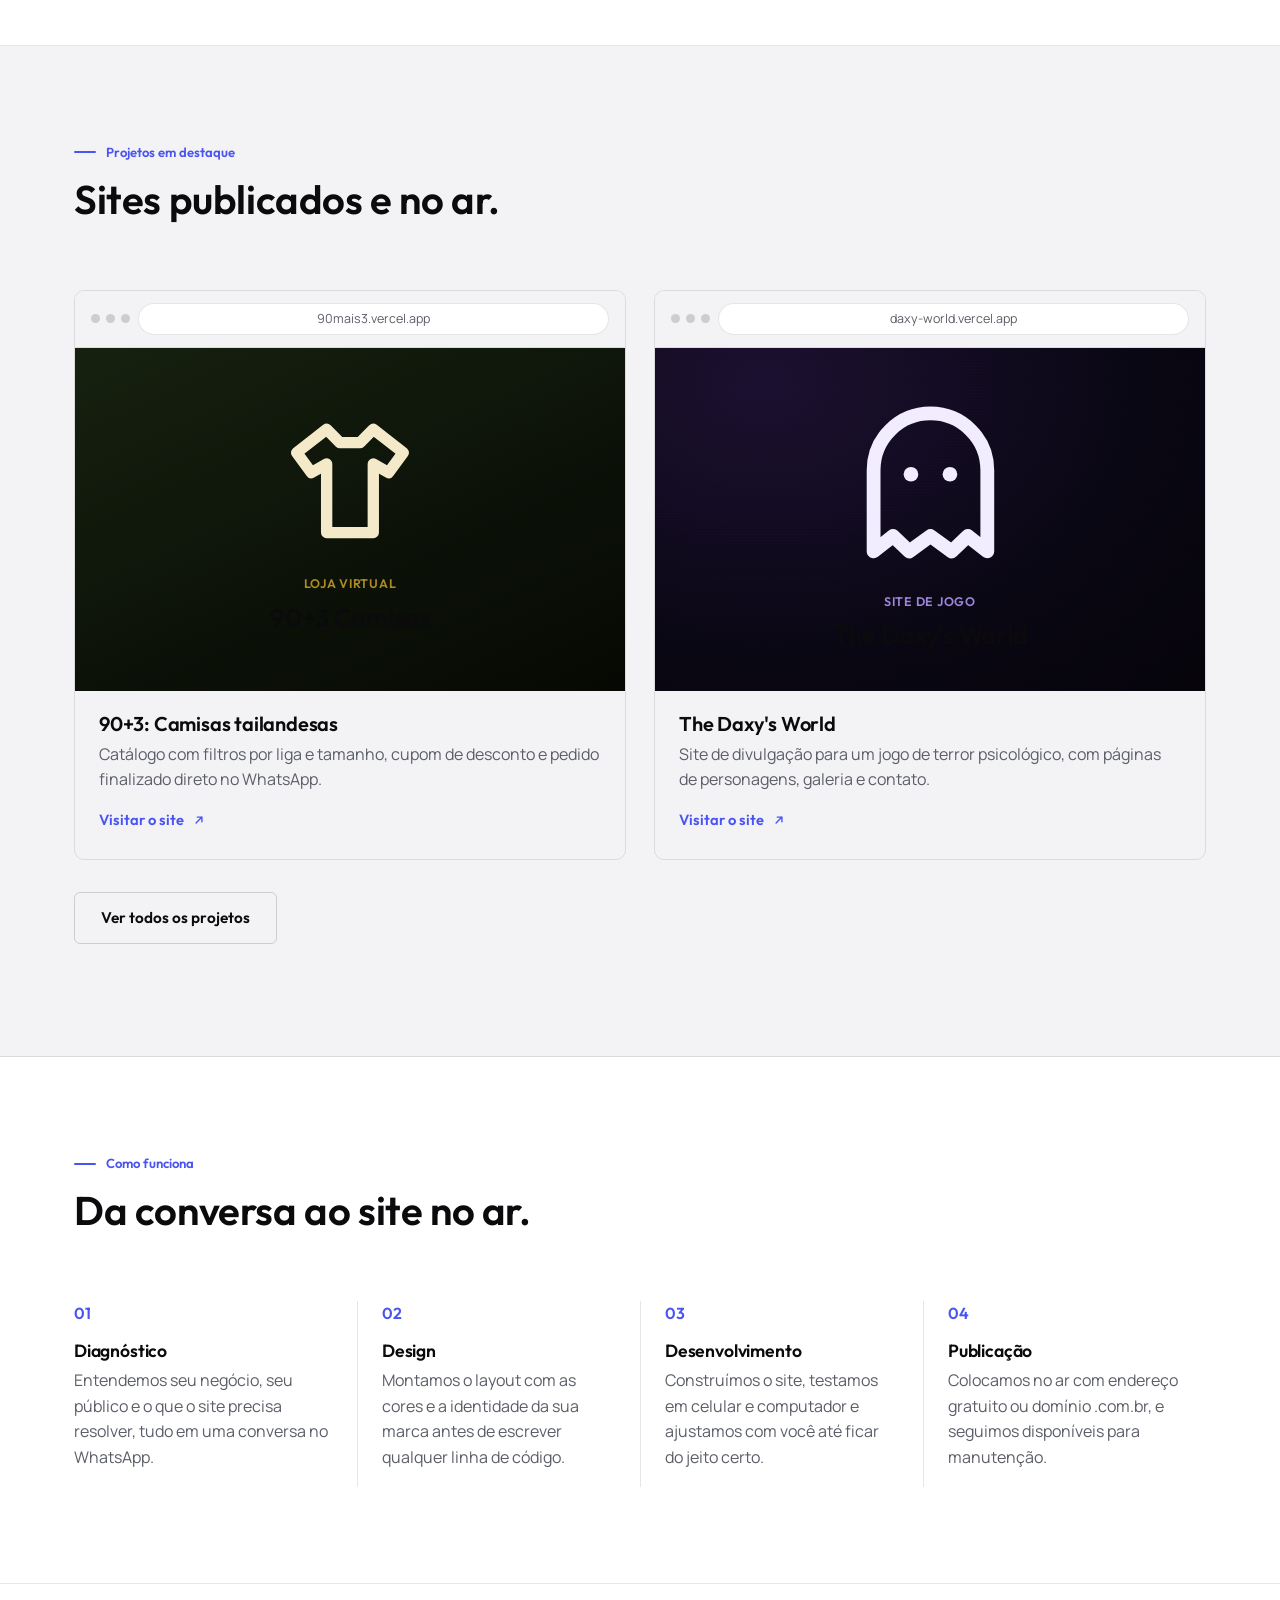
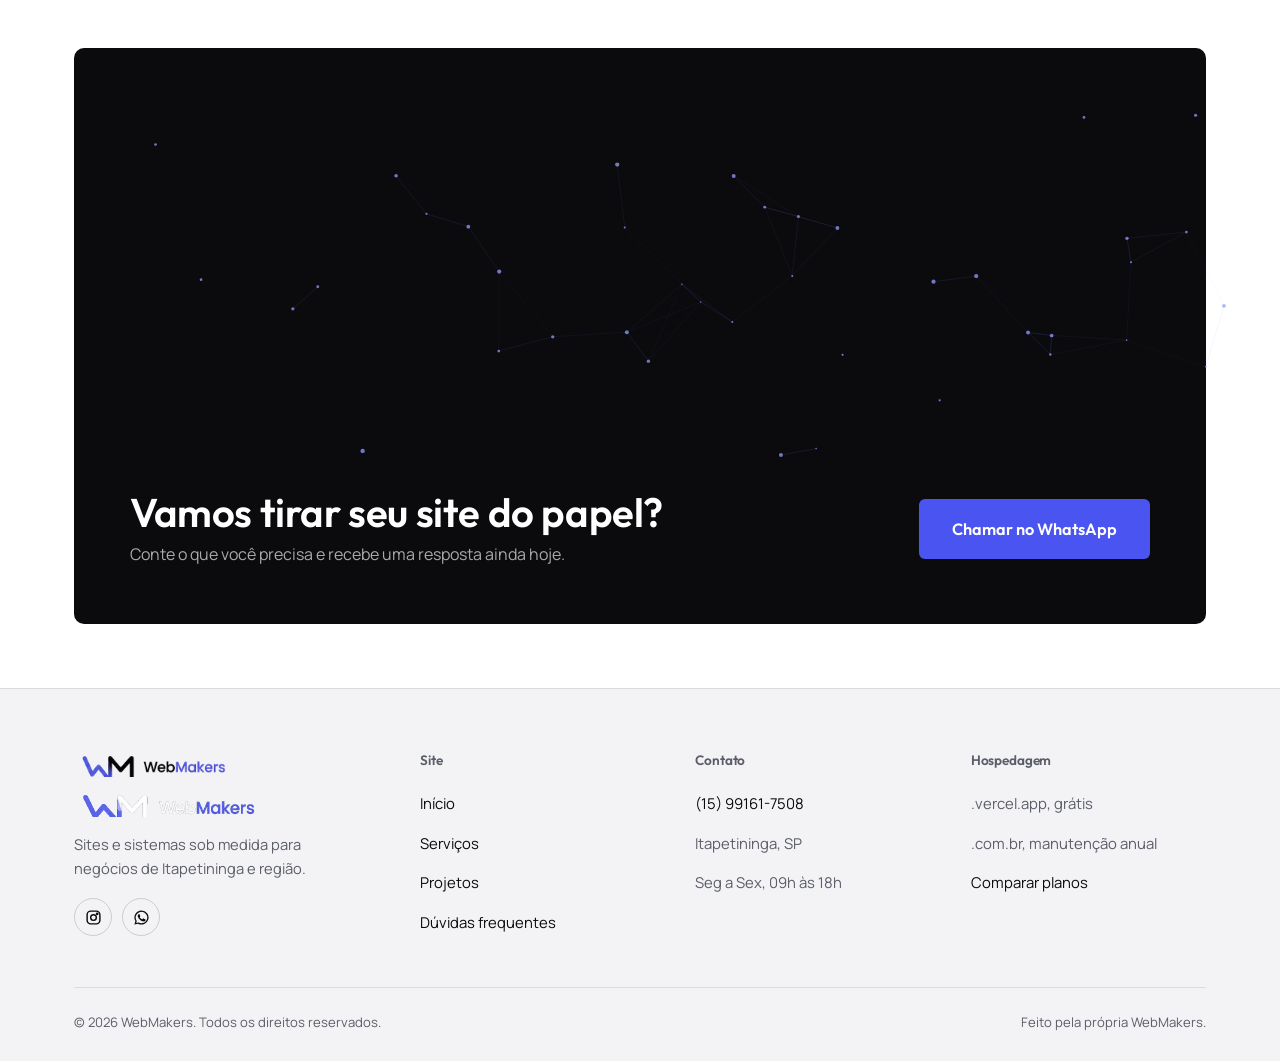
==== commit 3de48409: "Remove stats section and update footer logo Removed the stats section and updated footer logo handli" ====
--- a/index.html
+++ b/index.html
@@ -84,18 +84,6 @@
     </div>
   </section>
 
-  <!-- STATS -->
-  <section class="section--tight">
-    <div class="container">
-      <div class="stat-row">
-        <div class="stat"><b>2</b><span>projetos publicados em produção</span></div>
-        <div class="stat"><b>100%</b><span>do contato ao suporte pelo WhatsApp</span></div>
-        <div class="stat"><b>5</b><span>dias úteis para uma primeira versão</span></div>
-        <div class="stat"><b>2</b><span>opções de endereço: grátis ou .com.br</span></div>
-      </div>
-    </div>
-  </section>
-
   <!-- SERVICES OVERVIEW -->
   <section class="section">
     <div class="container">
@@ -152,6 +140,9 @@
           </div>
           <div class="project-preview preview--futebol">
             <div class="preview-label">
+              <div class="preview-icon">
+                <svg viewBox="0 0 24 24" fill="none" stroke="currentColor" stroke-width="1.7" stroke-linecap="round" stroke-linejoin="round"><path d="M8.5 3.5 4 7l2.2 3 2.3-1.3V19h7V8.7L17.8 10 20 7l-4.5-3.5-2 2h-3z"/></svg>
+              </div>
               <p class="kicker">Loja virtual</p>
               <h4>90+3 Camisas</h4>
             </div>
@@ -172,6 +163,9 @@
           </div>
           <div class="project-preview preview--daxy">
             <div class="preview-label">
+              <div class="preview-icon">
+                <svg viewBox="0 0 24 24" fill="none" stroke="currentColor" stroke-width="1.7" stroke-linecap="round" stroke-linejoin="round"><path d="M5 20V10a7 7 0 0 1 14 0v10l-2.4-1.9-2 1.9-2.6-1.9-2.6 1.9-2-1.9z"/><circle cx="9.6" cy="10.5" r=".9" fill="currentColor" stroke="none"/><circle cx="14.4" cy="10.5" r=".9" fill="currentColor" stroke="none"/></svg>
+              </div>
               <p class="kicker">Site de jogo</p>
               <h4>The Daxy's World</h4>
             </div>
@@ -243,7 +237,8 @@
   <div class="container">
     <div class="footer-top">
       <div class="footer-brand">
-        <img src="assets/logo-light.png" alt="WebMakers">
+        <img class="logo-light" src="assets/logo-light.png" alt="WebMakers">
+        <img class="logo-dark" src="assets/logo-dark.png" alt="WebMakers">
         <p>Sites e sistemas sob medida para negócios de Itapetininga e região.</p>
         <div class="footer-social">
           <a href="https://www.instagram.com/webmaker.itape/" target="_blank" rel="noopener" aria-label="Instagram da WebMakers">
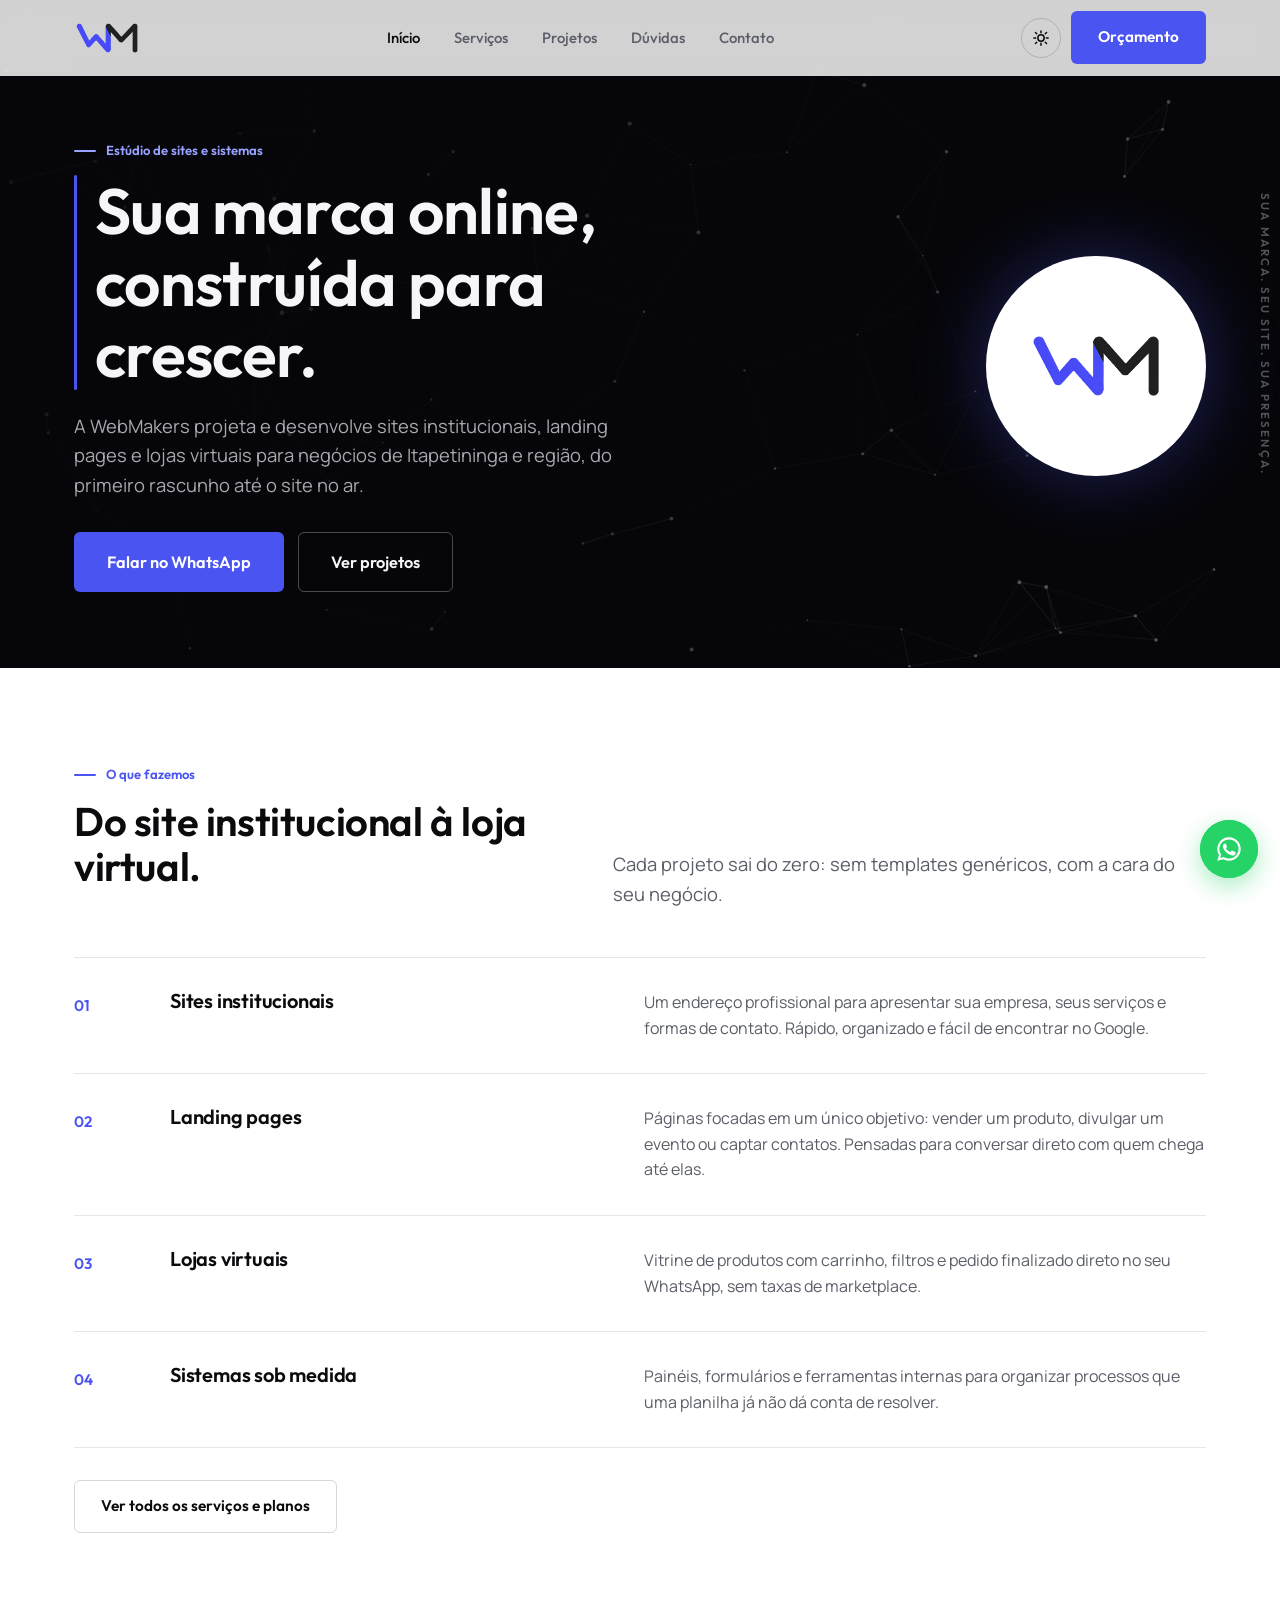
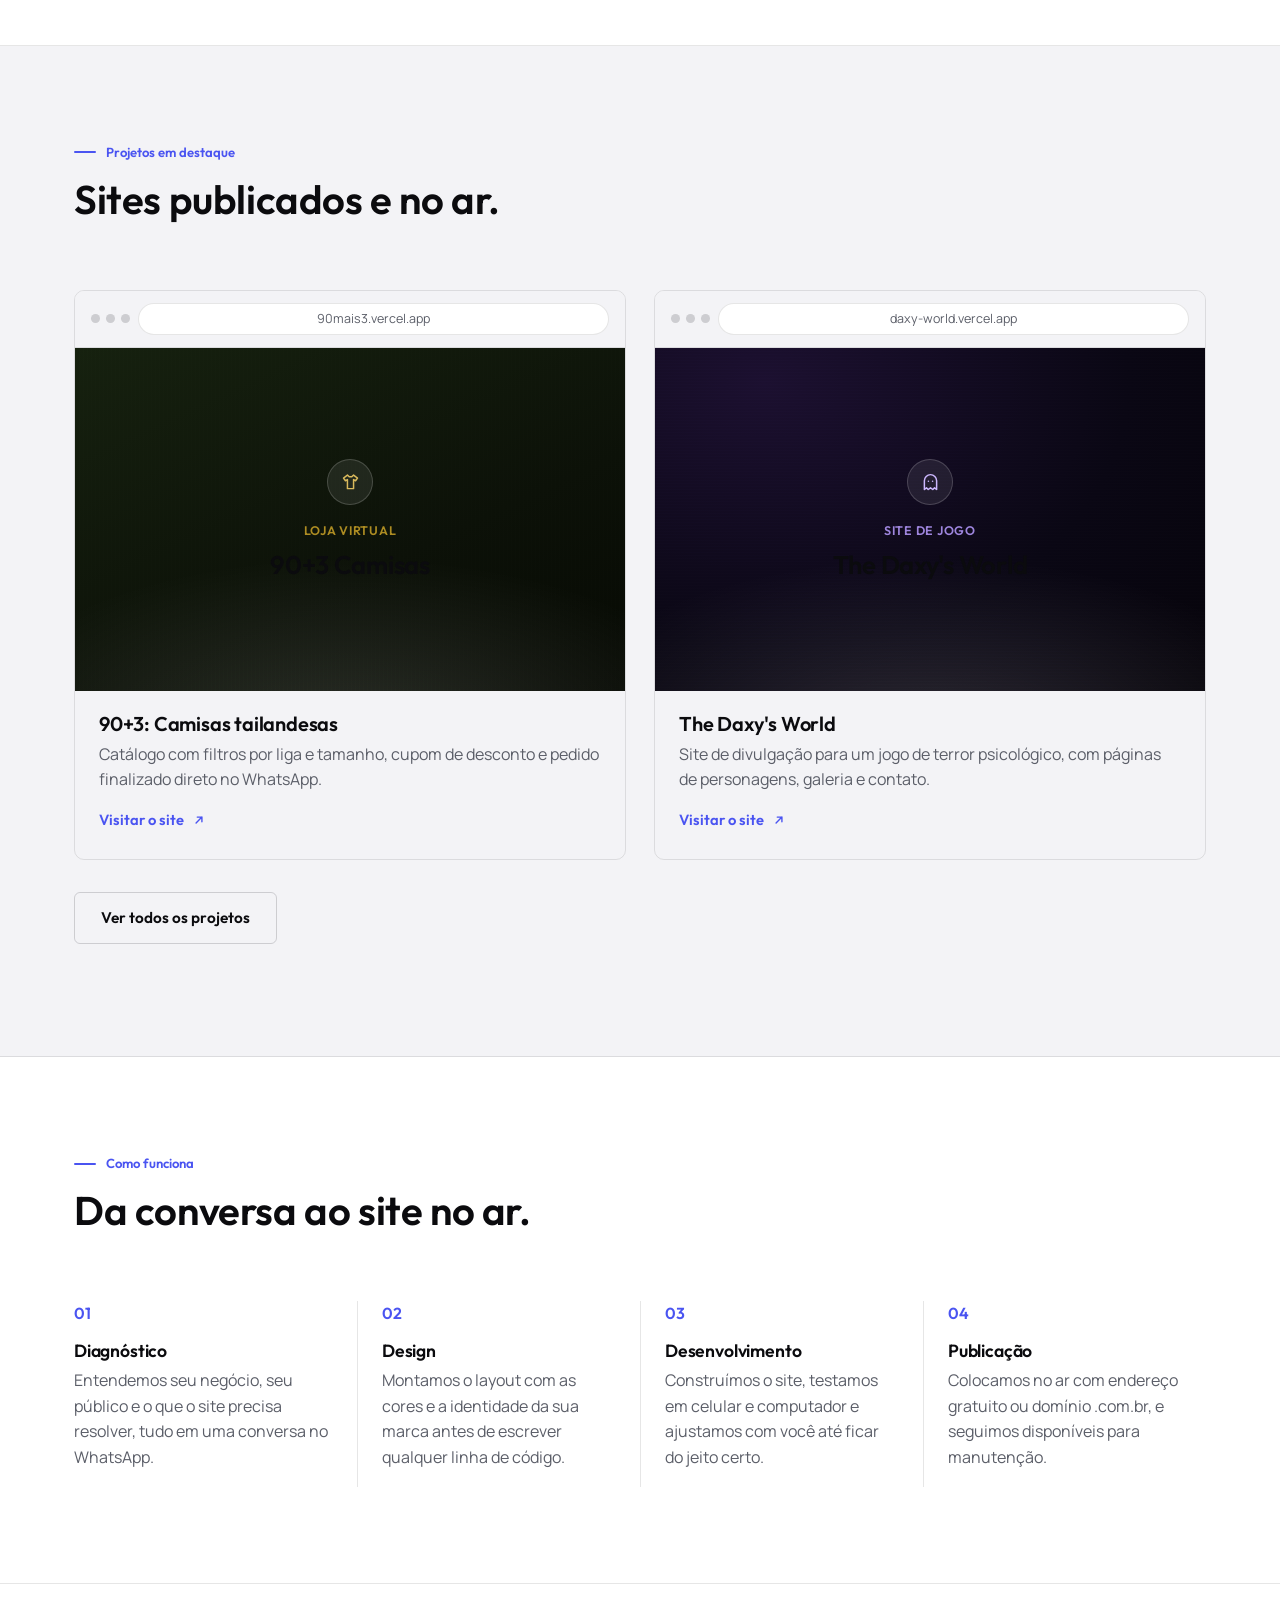
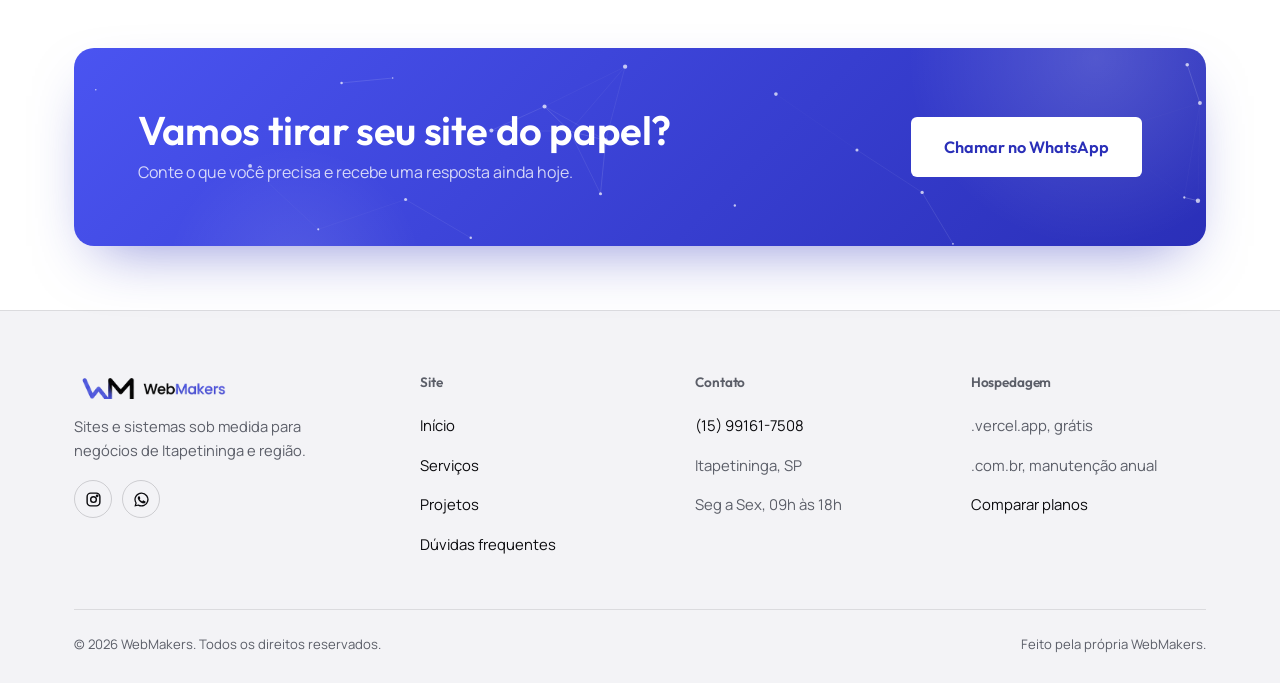
==== commit ebd9f9ec: "Update index.html" ====
--- a/index.html
+++ b/index.html
@@ -18,8 +18,8 @@
 <header class="site-header">
   <div class="container">
     <a href="index.html" class="brand" aria-label="Página inicial da WebMakers">
-      <img class="logo-light" src="assets/logo-light.png" alt="WebMakers">
-      <img class="logo-dark" src="assets/logo-dark.png" alt="WebMakers">
+      <img class="mark-light" src="assets/icon-mark.png" alt="WebMakers">
+      <img class="mark-dark" src="assets/icon-mark-dark.png" alt="WebMakers">
     </a>
 
     <nav class="nav-desktop" aria-label="Navegação principal">
--- a/css/style.css
+++ b/css/style.css
@@ -43,7 +43,8 @@
 }
 
 *, *::before, *::after{ box-sizing: border-box; }
-html{ scroll-behavior: smooth; }
+html{ scroll-behavior: smooth; overscroll-behavior-y: none; }
+body{ overscroll-behavior-y: none; }
 @media (prefers-reduced-motion: reduce){
   html{ scroll-behavior: auto; }
   *, *::before, *::after{ animation-duration: 0.001ms !important; animation-iteration-count: 1 !important; transition-duration: 0.001ms !important; }
@@ -172,9 +173,21 @@
 
 .brand{ display: flex; align-items: center; }
 .brand img{ height: 26px; width: auto; }
-.brand .logo-dark{ display: none; }
-html[data-theme="dark"] .brand .logo-light{ display: none; }
-html[data-theme="dark"] .brand .logo-dark{ display: block; }
+
+/* Theme-aware logo swap — used in the header brand AND the footer brand.
+   Any element can drop in an .logo-light + .logo-dark pair and the right
+   one will show automatically for the active theme. */
+.logo-dark{ display: none; }
+html[data-theme="dark"] .logo-light{ display: none; }
+html[data-theme="dark"] .logo-dark{display: block; }
+
+/* Minimalist mark (icon only, no wordmark) used in the fixed header.
+   Same light/dark swap pattern as the full logo above. */
+.brand .mark-light,
+.brand .mark-dark{ height: 34px; width: auto; }
+.mark-dark{ display: none; }
+html[data-theme="dark"] .mark-light{ display: none; }
+html[data-theme="dark"] .mark-dark{ display: block; }
 
 .nav-desktop{
   display: flex;
@@ -359,29 +372,7 @@
   display: block;
   pointer-events: none;
 }
-.cta-band.network-bg > *{ position: relative; z-index: 1; }
-
-.stat-row{
-  display: grid;
-  grid-template-columns: repeat(4,1fr);
-  gap: 0;
-  border-top: 1px solid var(--line);
-  border-bottom: 1px solid var(--line);
-}
-.stat{
-  padding: 28px var(--pad);
-  border-left: 1px solid var(--line);
-  text-align: left;
-}
-.stat:first-child{ border-left: none; padding-left: 0; }
-.stat b{
-  display: block;
-  font-family: var(--font-display);
-  font-size: 2rem;
-  color: var(--ink);
-  font-weight: 600;
-}
-.stat span{ font-size: .88rem; color: var(--slate); }
+.cta-band.network-bg > *:not(.network-canvas){ position: relative; z-index: 1; }
 
 /* =========================================================
    Section headers
@@ -416,13 +407,26 @@
 }
 .signal-item h3{ margin-bottom: 8px; }
 .signal-item p{ margin: 0; max-width: 56ch; }
-.signal-item .tags{ display:flex; flex-wrap:wrap; gap:8px; margin-top:14px; }
+.signal-item .tags{ display:flex; flex-wrap:wrap; gap:10px; margin-top:16px; }
 .signal-item .tags span{
-  font-size: .78rem;
-  padding: 5px 10px;
-  border: 1px solid var(--line-strong);
+  display: inline-flex;
+  align-items: center;
+  gap: 7px;
+  font-family: var(--font-display);
+  font-size: .8rem;
+  font-weight: 600;
+  white-space: nowrap;
+  padding: 7px 14px 7px 12px;
   border-radius: 100px;
-  color: var(--slate);
+  background: var(--blue-soft);
+  color: var(--blue);
+}
+.signal-item .tags span::before{
+  content: "";
+  width: 5px; height: 5px;
+  border-radius: 50%;
+  background: var(--blue);
+  flex-shrink: 0;
 }
 
 /* =========================================================
@@ -472,6 +476,16 @@
   align-items: center;
   justify-content: center;
   overflow: hidden;
+  transition: transform .5s var(--ease);
+}
+.project-card:hover .project-preview{ transform: scale(1.035); }
+
+.project-preview::before{
+  content: "";
+  position: absolute;
+  inset: 0;
+  background: radial-gradient(120% 90% at 50% 115%, rgba(255,255,255,0.14), transparent 60%);
+  pointer-events: none;
 }
 .project-preview .preview-label{
   position: relative;
@@ -479,6 +493,17 @@
   text-align: center;
   padding: 0 10%;
 }
+.project-preview .preview-icon{
+  width: 46px; height: 46px;
+  margin: 0 auto 16px;
+  border-radius: 50%;
+  display: flex;
+  align-items: center;
+  justify-content: center;
+  background: rgba(255,255,255,0.08);
+  border: 1px solid rgba(255,255,255,0.18);
+}
+.project-preview .preview-icon svg{ width: 21px; height: 21px; }
 .project-preview .preview-label .kicker{
   font-family: var(--font-display);
   font-size: .78rem;
@@ -497,6 +522,7 @@
 
 .preview--daxy{ background: radial-gradient(120% 140% at 20% 10%, #1c1030 0%, #0a0714 55%, #050308 100%); color: #f2ecff; }
 .preview--daxy .kicker{ color: #b79bff; }
+.preview--daxy .preview-icon{ color: #cdb8ff; }
 .preview--daxy::after{
   content:"";
   position:absolute; inset:0;
@@ -506,6 +532,13 @@
 
 .preview--futebol{ background: linear-gradient(155deg, #16210f 0%, #0c1108 60%, #060903 100%); color: #f4e9c8; }
 .preview--futebol .kicker{ color: #c9a227; }
+.preview--futebol .preview-icon{ color: #d9b95c; }
+.preview--futebol::after{
+  content:"";
+  position:absolute; inset:0;
+  background-image: repeating-linear-gradient(90deg, rgba(255,255,255,.035) 0px, rgba(255,255,255,.035) 1px, transparent 1px, transparent 4px);
+  mix-blend-mode: overlay;
+}
 
 .project-body{ padding: 22px 24px 26px; }
 .project-body h3{ margin-bottom: 6px; }
@@ -630,23 +663,49 @@
 .price-card li svg{ flex-shrink: 0; margin-top: 3px; color: var(--blue); }
 
 /* =========================================================
-   CTA band
+   CTA band — a fixed blue-brand moment (like .hero, it doesn't
+   flip with the light/dark toggle, so it always looks intentional)
    ========================================================= */
 .cta-band{
-  background: var(--ink);
-  color: var(--paper);
-  border-radius: var(--radius-m);
-  padding: 56px;
+  position: relative;
+  isolation: isolate;
+  overflow: hidden;
+  background: linear-gradient(135deg, var(--blue) 0%, var(--blue-deep) 100%);
+  color: #fff;
+  border-radius: 20px;
+  padding: 60px 64px;
   display: flex;
   align-items: center;
   justify-content: space-between;
   gap: 32px;
   flex-wrap: wrap;
-}
-.cta-band h2{ color: var(--paper); margin: 0; }
-.cta-band p{ color: color-mix(in srgb, var(--paper) 65%, transparent); margin: 8px 0 0; }
-.cta-band .btn-primary{ background: var(--blue); }
-html[data-theme="dark"] .cta-band{ background: var(--cloud); border: 1px solid var(--line-strong); }
+  box-shadow: 0 24px 60px -24px rgba(42,47,184,0.55);
+}
+.cta-band::before,
+.cta-band::after{
+  content: "";
+  position: absolute;
+  border-radius: 50%;
+  pointer-events: none;
+}
+.cta-band::before{
+  width: 380px; height: 380px;
+  top: -180px; right: -80px;
+  background: radial-gradient(circle, rgba(255,255,255,0.16) 0%, transparent 70%);
+}
+.cta-band::after{
+  width: 260px; height: 260px;
+  bottom: -160px; left: 8%;
+  background: radial-gradient(circle, rgba(255,255,255,0.10) 0%, transparent 70%);
+}
+.cta-band h2{ color: #fff; margin: 0; }
+.cta-band p{ color: rgba(255,255,255,0.78); margin: 8px 0 0; }
+.cta-band .btn-primary{ background: #fff; color: var(--blue-deep); }
+.cta-band .btn-primary:hover{ background: rgba(255,255,255,0.88); }
+
+@media (max-width: 720px){
+  .cta-band{ padding: 40px 32px; flex-direction: column; align-items: flex-start; border-radius: 16px; }
+}
 
 /* =========================================================
    FAQ accordion
@@ -843,10 +902,6 @@
 @media (max-width: 980px){
   .hero-badge{ display: none; }
   .hero-tagline-vertical{ display: none; }
-  .stat-row{ grid-template-columns: repeat(2,1fr); }
-  .stat:nth-child(3){ border-left: none; padding-left: 0; }
-  .stat:nth-child(1), .stat:nth-child(2){ border-bottom: 1px solid var(--line); padding-bottom: 24px; }
-  .stat:nth-child(3), .stat:nth-child(4){ padding-top: 24px; }
   .project-grid{ grid-template-columns: 1fr; }
   .plan-grid{ grid-template-columns: 1fr; }
   .price-grid{ grid-template-columns: 1fr; }
@@ -863,12 +918,21 @@
   .nav-desktop{ display: none; }
   .nav-toggle{ display: flex; }
   .section{ padding: 64px 0; }
-  .cta-band{ padding: 36px 28px; flex-direction: column; align-items: flex-start; }
   .footer-top{ grid-template-columns: 1fr; }
   .steps{ grid-template-columns: 1fr; }
   .step{ border-left: none !important; padding-left: 0 !important; border-top: 1px solid var(--line); padding-top: 24px; }
   .step:first-child{ border-top: none; padding-top:0; }
   .section-head{ flex-direction: column; align-items: flex-start; }
+
+  /* backdrop-filter on a fixed header is a known source of GPU
+     compositing glitches (ghosted/smeared frames while scrolling)
+     on Android Chrome. Drop the blur on small screens and use a
+     near-opaque background instead — same visual effect, no glitch. */
+  .site-header{
+    backdrop-filter: none;
+    -webkit-backdrop-filter: none;
+    background: color-mix(in srgb, var(--paper) 97%, transparent);
+  }
 }
 
 @media (max-width: 480px){
@@ -876,4 +940,5 @@
   .btn-lg{ padding: 14px 24px; width: 100%; }
   .hero-ctas .btn{ width: 100%; }
   .wa-float{ width: 52px; height: 52px; right: 16px; bottom: 16px; }
-}
+  .whatsapp-card .btn-block{ width: calc(100% - 80px); }
+}
